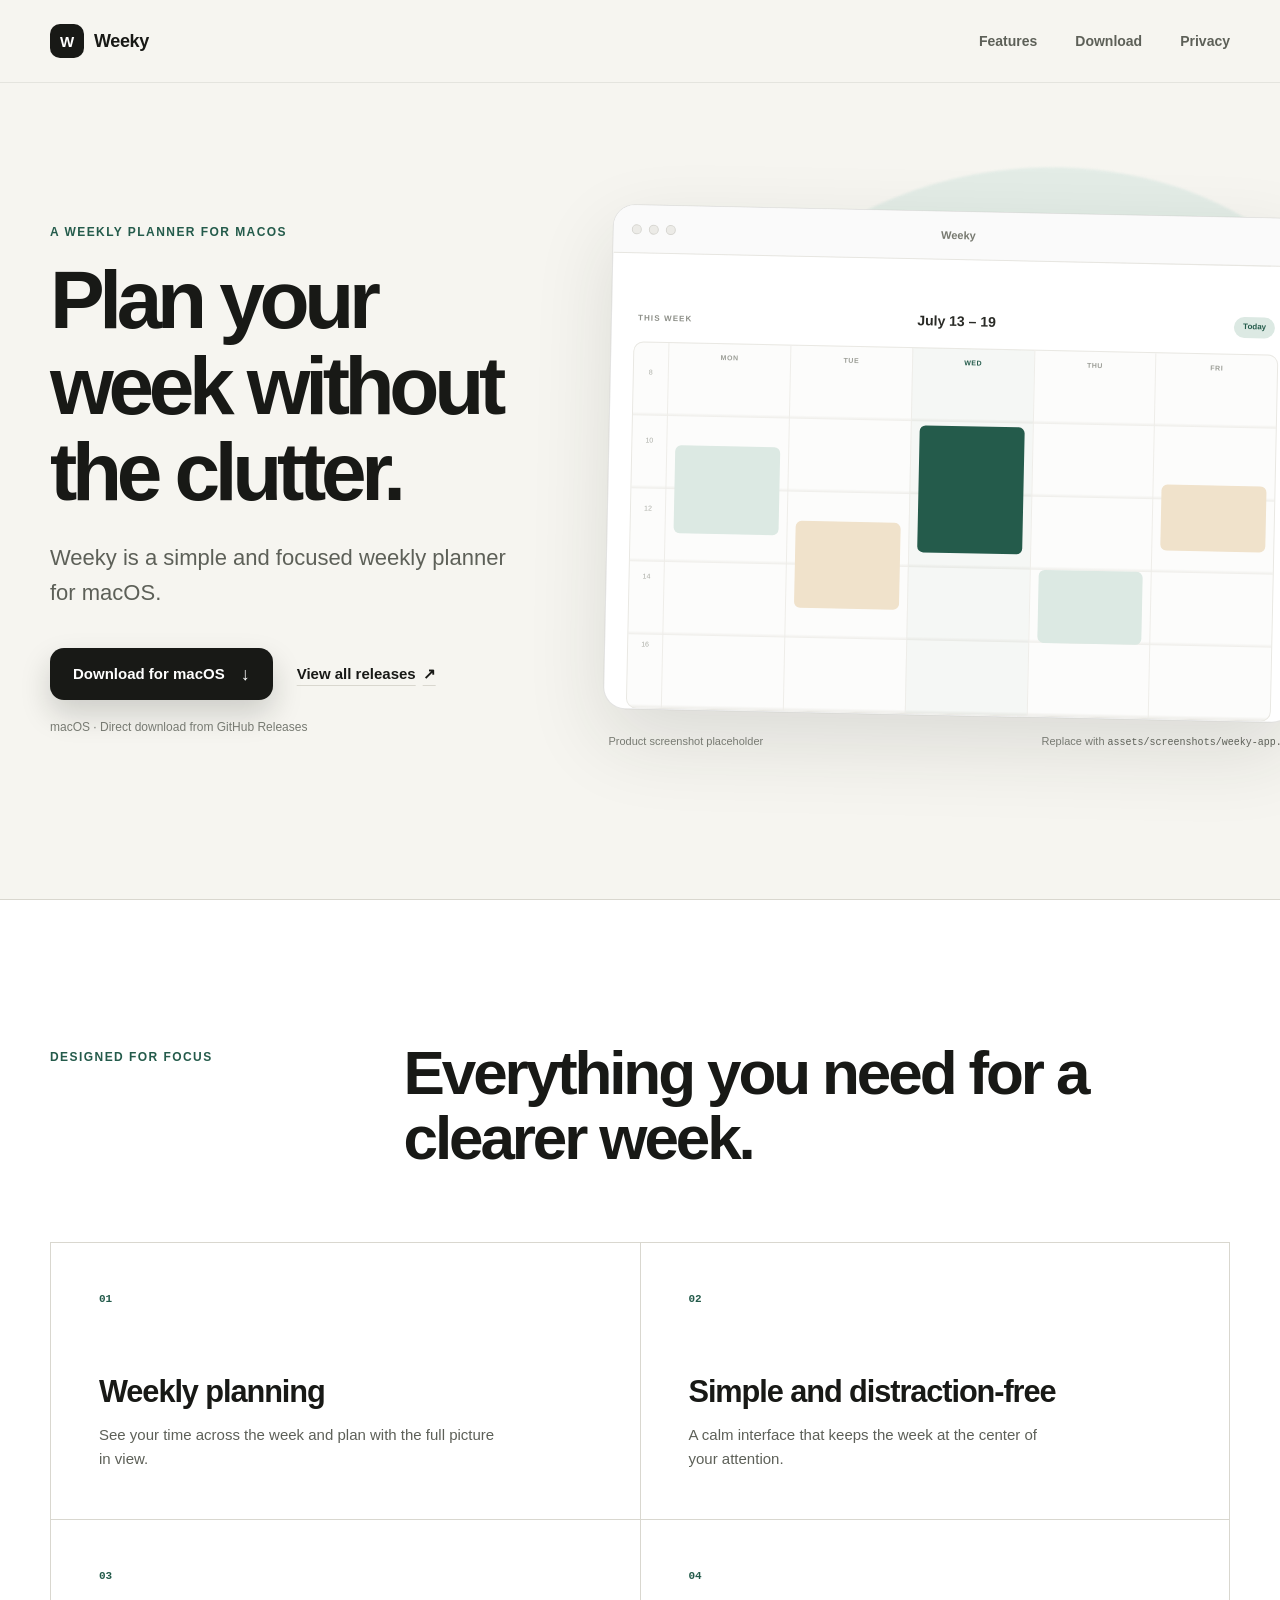
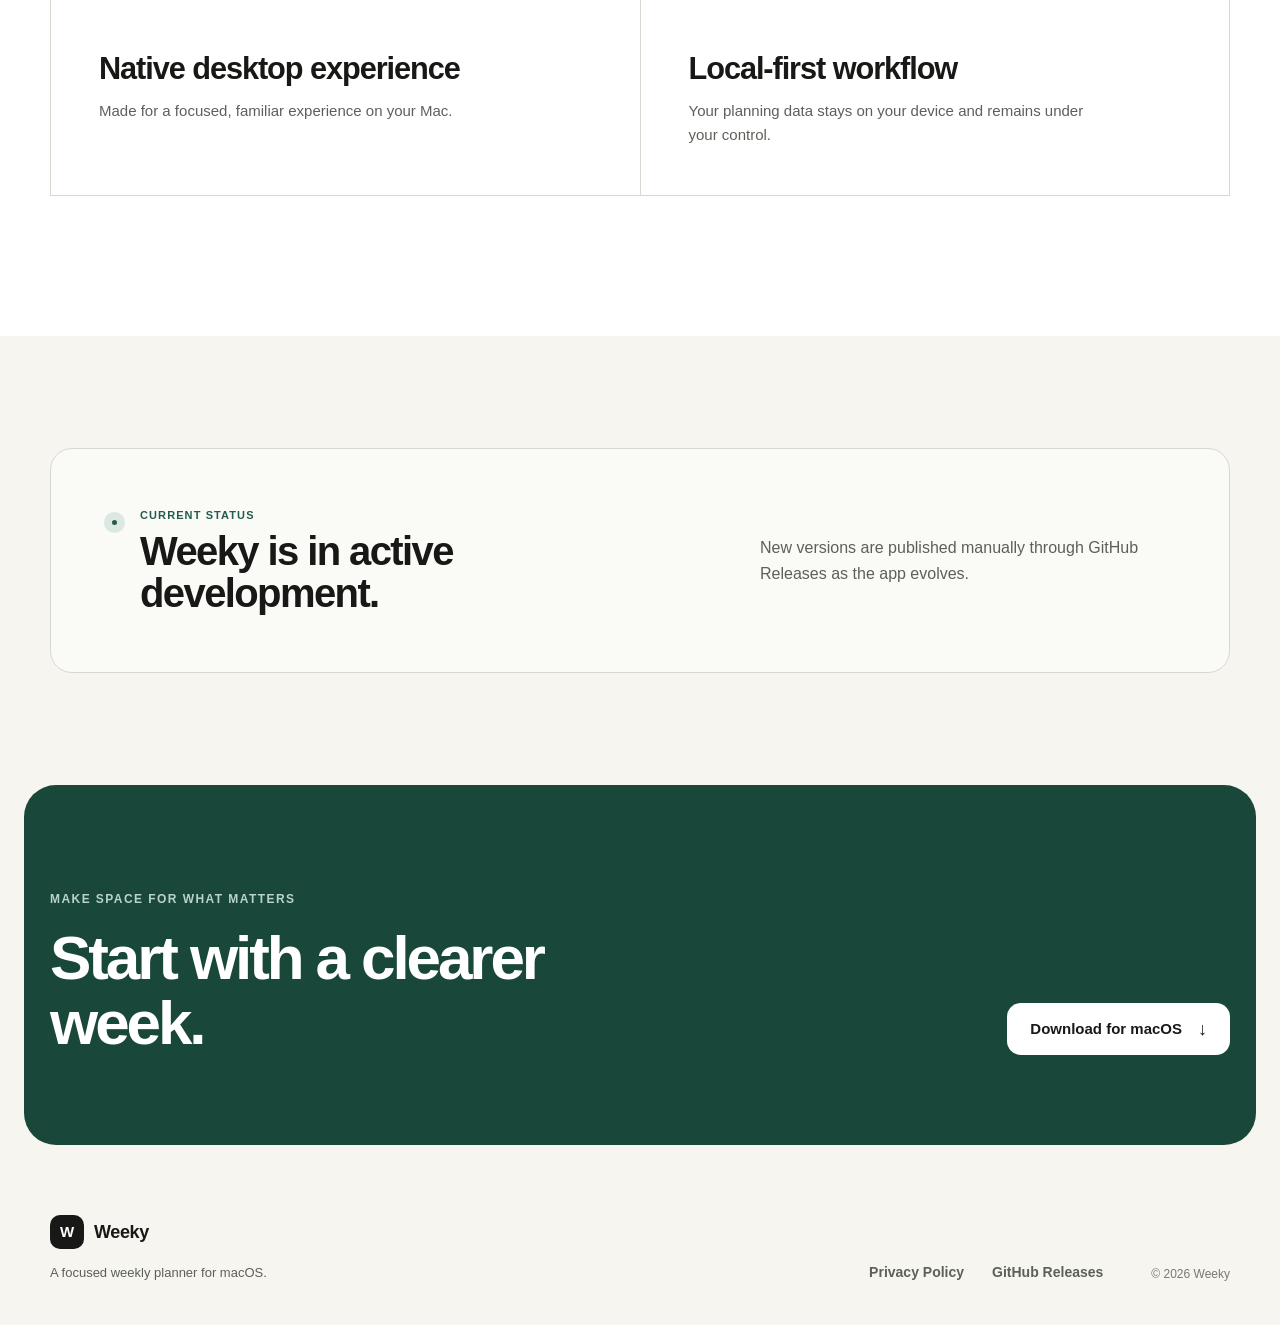
==== index.html @ af70b460 "web site" ====
<!doctype html>
<html lang="en">
  <head>
    <meta charset="utf-8" />
    <meta name="viewport" content="width=device-width, initial-scale=1" />
    <meta
      name="description"
      content="Weeky is a simple and focused weekly planner for macOS."
    />
    <meta name="theme-color" content="#f6f5f0" />
    <link rel="canonical" href="https://plooliveira.github.io/week-app/" />
    <link rel="stylesheet" href="./styles.css" />
    <title>Weeky — Weekly planner for macOS</title>
  </head>
  <body>
    <a class="skip-link" href="#main-content">Skip to content</a>

    <header class="site-header">
      <div class="container header-inner">
        <a class="brand" href="./" aria-label="Weeky home">
          <span class="brand-mark" aria-hidden="true">W</span>
          <span>Weeky</span>
        </a>

        <nav class="site-nav" aria-label="Primary navigation">
          <a href="#features">Features</a>
          <a href="#download">Download</a>
          <a href="./privacy.html">Privacy</a>
        </nav>
      </div>
    </header>

    <main id="main-content">
      <section class="hero" aria-labelledby="hero-title">
        <div class="container hero-grid">
          <div class="hero-copy">
            <p class="eyebrow">A weekly planner for macOS</p>
            <h1 id="hero-title">Plan your week without the clutter.</h1>
            <p class="hero-description">
              Weeky is a simple and focused weekly planner for macOS.
            </p>

            <div class="hero-actions" id="download">
              <a
                class="button button-primary"
                href="https://github.com/plooliveira/week-app/releases/latest/download/Weeky.dmg"
                rel="noopener noreferrer"
              >
                <span>Download for macOS</span>
                <span class="button-arrow" aria-hidden="true">↓</span>
              </a>
              <a
                class="text-link"
                href="https://github.com/plooliveira/week-app/releases"
                rel="noopener noreferrer"
              >
                View all releases
                <span aria-hidden="true">↗</span>
              </a>
            </div>

            <p class="download-note">macOS · Direct download from GitHub Releases</p>
          </div>

          <figure
            class="product-preview"
            aria-label="Placeholder for a future screenshot of the Weeky application"
          >
            <div class="preview-window" aria-hidden="true">
              <div class="window-bar">
                <div class="window-controls">
                  <span></span>
                  <span></span>
                  <span></span>
                </div>
                <span class="window-title">Weeky</span>
                <span class="window-spacer"></span>
              </div>

              <div class="preview-toolbar">
                <span class="preview-kicker">THIS WEEK</span>
                <span class="preview-week">July 13 – 19</span>
                <span class="preview-today">Today</span>
              </div>

              <div class="preview-calendar">
                <div class="time-rail">
                  <span>8</span>
                  <span>10</span>
                  <span>12</span>
                  <span>14</span>
                  <span>16</span>
                </div>
                <div class="day-column"><span>MON</span><i class="block block-blue"></i></div>
                <div class="day-column"><span>TUE</span><i class="block block-sand"></i></div>
                <div class="day-column is-today"><span>WED</span><i class="block block-dark"></i></div>
                <div class="day-column"><span>THU</span><i class="block block-blue block-late"></i></div>
                <div class="day-column"><span>FRI</span><i class="block block-sand block-mid"></i></div>
              </div>
            </div>
            <figcaption>
              <span>Product screenshot placeholder</span>
              <span>Replace with <code>assets/screenshots/weeky-app.png</code></span>
            </figcaption>
          </figure>
        </div>
      </section>

      <section class="features" id="features" aria-labelledby="features-title">
        <div class="container">
          <div class="section-heading">
            <p class="eyebrow">Designed for focus</p>
            <h2 id="features-title">Everything you need for a clearer week.</h2>
          </div>

          <div class="feature-grid">
            <article class="feature-card">
              <span class="feature-number">01</span>
              <h3>Weekly planning</h3>
              <p>See your time across the week and plan with the full picture in view.</p>
            </article>

            <article class="feature-card">
              <span class="feature-number">02</span>
              <h3>Simple and distraction-free</h3>
              <p>A calm interface that keeps the week at the center of your attention.</p>
            </article>

            <article class="feature-card">
              <span class="feature-number">03</span>
              <h3>Native desktop experience</h3>
              <p>Made for a focused, familiar experience on your Mac.</p>
            </article>

            <article class="feature-card">
              <span class="feature-number">04</span>
              <h3>Local-first workflow</h3>
              <p>Your planning data stays on your device and remains under your control.</p>
            </article>
          </div>
        </div>
      </section>

      <section class="status-section" aria-labelledby="status-title">
        <div class="container">
          <div class="status-card">
            <div class="status-copy">
              <span class="status-dot" aria-hidden="true"></span>
              <div>
                <p class="status-label">Current status</p>
                <h2 id="status-title">Weeky is in active development.</h2>
              </div>
            </div>
            <p>
              New versions are published manually through GitHub Releases as the app evolves.
            </p>
          </div>
        </div>
      </section>

      <section class="final-cta" aria-labelledby="cta-title">
        <div class="container final-cta-inner">
          <div>
            <p class="eyebrow">Make space for what matters</p>
            <h2 id="cta-title">Start with a clearer week.</h2>
          </div>
          <a
            class="button button-light"
            href="https://github.com/plooliveira/week-app/releases/latest/download/Weeky.dmg"
            rel="noopener noreferrer"
          >
            Download for macOS
            <span class="button-arrow" aria-hidden="true">↓</span>
          </a>
        </div>
      </section>
    </main>

    <footer class="site-footer">
      <div class="container footer-inner">
        <div class="footer-brand">
          <a class="brand" href="./" aria-label="Weeky home">
            <span class="brand-mark" aria-hidden="true">W</span>
            <span>Weeky</span>
          </a>
          <p>A focused weekly planner for macOS.</p>
        </div>

        <div class="footer-links">
          <a href="./privacy.html">Privacy Policy</a>
          <a
            href="https://github.com/plooliveira/week-app/releases"
            rel="noopener noreferrer"
          >
            GitHub Releases
          </a>
        </div>

        <p class="copyright">© <time datetime="2026">2026</time> Weeky</p>
      </div>
    </footer>
  </body>
</html>
---- styles.css ----
:root {
  color-scheme: light;
  --background: #f6f5f0;
  --surface: #ffffff;
  --surface-muted: #eeece5;
  --ink: #181916;
  --ink-soft: #5d6058;
  --line: #d9d7cf;
  --accent: #245b4b;
  --accent-strong: #19473a;
  --accent-soft: #dce9e3;
  --sand: #e7c999;
  --blue: #9dbbc3;
  --radius-sm: 12px;
  --radius-md: 22px;
  --radius-lg: 32px;
  --shadow: 0 30px 80px rgb(35 39 32 / 12%);
  --max-width: 1180px;
}

*,
*::before,
*::after {
  box-sizing: border-box;
}

html {
  scroll-behavior: smooth;
}

body {
  margin: 0;
  min-width: 320px;
  background: var(--background);
  color: var(--ink);
  font-family: -apple-system, BlinkMacSystemFont, "SF Pro Display", "Segoe UI", sans-serif;
  font-size: 16px;
  line-height: 1.6;
  -webkit-font-smoothing: antialiased;
}

a {
  color: inherit;
}

.skip-link {
  position: fixed;
  top: 12px;
  left: 12px;
  z-index: 100;
  padding: 10px 14px;
  border-radius: 8px;
  background: var(--ink);
  color: #fff;
  font-weight: 700;
  text-decoration: none;
  transform: translateY(-150%);
  transition: transform 160ms ease;
}

.skip-link:focus {
  transform: translateY(0);
}

:focus-visible {
  outline: 3px solid #3c806a;
  outline-offset: 4px;
}

.container {
  width: min(calc(100% - 48px), var(--max-width));
  margin-inline: auto;
}

.site-header {
  position: relative;
  z-index: 10;
  border-bottom: 1px solid rgb(24 25 22 / 8%);
}

.header-inner {
  display: flex;
  align-items: center;
  justify-content: space-between;
  min-height: 82px;
}

.brand {
  display: inline-flex;
  align-items: center;
  gap: 10px;
  color: var(--ink);
  font-size: 18px;
  font-weight: 700;
  letter-spacing: -0.02em;
  text-decoration: none;
}

.brand-mark {
  display: grid;
  width: 34px;
  height: 34px;
  place-items: center;
  border-radius: 10px;
  background: var(--ink);
  color: #fff;
  font-size: 15px;
  line-height: 1;
}

.site-nav {
  display: flex;
  align-items: center;
  gap: clamp(20px, 3vw, 38px);
}

.site-nav a,
.back-link,
.footer-links a {
  color: var(--ink-soft);
  font-size: 14px;
  font-weight: 600;
  text-decoration: none;
  transition: color 160ms ease;
}

.site-nav a:hover,
.back-link:hover,
.footer-links a:hover {
  color: var(--ink);
}

.hero {
  overflow: hidden;
  padding: clamp(74px, 10vw, 132px) 0 clamp(88px, 12vw, 148px);
}

.hero-grid {
  display: grid;
  grid-template-columns: minmax(0, 0.86fr) minmax(520px, 1.14fr);
  gap: clamp(48px, 7vw, 96px);
  align-items: center;
}

.hero-copy {
  position: relative;
  z-index: 2;
}

.eyebrow {
  margin: 0 0 18px;
  color: var(--accent);
  font-size: 12px;
  font-weight: 800;
  letter-spacing: 0.12em;
  line-height: 1.2;
  text-transform: uppercase;
}

h1,
h2,
h3,
p {
  text-wrap: pretty;
}

h1,
h2,
h3 {
  margin-top: 0;
  line-height: 1.05;
}

h1 {
  max-width: 680px;
  margin-bottom: 26px;
  font-size: clamp(52px, 6.5vw, 82px);
  font-weight: 670;
  letter-spacing: -0.065em;
}

.hero-description {
  max-width: 510px;
  margin: 0;
  color: var(--ink-soft);
  font-size: clamp(18px, 2vw, 22px);
  line-height: 1.55;
}

.hero-actions {
  display: flex;
  flex-wrap: wrap;
  align-items: center;
  gap: 24px;
  margin-top: 38px;
}

.button {
  display: inline-flex;
  min-height: 52px;
  align-items: center;
  justify-content: center;
  gap: 16px;
  padding: 0 22px;
  border: 1px solid transparent;
  border-radius: 14px;
  font-size: 15px;
  font-weight: 700;
  text-decoration: none;
  transition:
    background-color 160ms ease,
    border-color 160ms ease,
    color 160ms ease,
    transform 160ms ease;
}

.button:hover {
  transform: translateY(-2px);
}

.button-primary {
  background: var(--ink);
  color: #fff;
  box-shadow: 0 14px 30px rgb(24 25 22 / 18%);
}

.button-primary:hover {
  background: var(--accent-strong);
}

.button-light {
  background: #fff;
  color: var(--ink);
}

.button-light:hover {
  background: var(--background);
}

.button-secondary {
  border-color: var(--line);
  background: transparent;
  color: var(--ink);
}

.button-secondary:hover {
  border-color: var(--ink-soft);
  background: var(--surface);
}

.button-arrow {
  font-size: 18px;
  line-height: 1;
}

.text-link {
  display: inline-flex;
  align-items: center;
  gap: 7px;
  color: var(--ink);
  font-size: 15px;
  font-weight: 700;
  text-decoration-line: underline;
  text-decoration-color: var(--line);
  text-decoration-thickness: 1px;
  text-underline-offset: 6px;
}

.text-link:hover {
  text-decoration-color: var(--ink);
}

.download-note {
  margin: 18px 0 0;
  color: #777a72;
  font-size: 12px;
}

.product-preview {
  position: relative;
  width: min(800px, 54vw);
  margin: 0;
}

.product-preview::before {
  position: absolute;
  inset: -8% -10% 12% 14%;
  border-radius: 50%;
  background: var(--accent-soft);
  content: "";
  filter: blur(1px);
  opacity: 0.72;
  transform: rotate(-5deg);
}

.preview-window {
  position: relative;
  overflow: hidden;
  aspect-ratio: 1.37 / 1;
  border: 1px solid rgb(24 25 22 / 12%);
  border-radius: var(--radius-md);
  background: var(--surface);
  box-shadow: var(--shadow);
  transform: rotate(1.2deg);
}

.window-bar {
  display: grid;
  grid-template-columns: 1fr auto 1fr;
  align-items: center;
  height: 48px;
  padding: 0 18px;
  border-bottom: 1px solid #e7e6e1;
  background: #fafafa;
}

.window-controls {
  display: flex;
  gap: 7px;
}

.window-controls span {
  width: 10px;
  height: 10px;
  border: 1px solid #d7d6d1;
  border-radius: 50%;
  background: #ecebe7;
}

.window-title {
  color: #777970;
  font-size: 11px;
  font-weight: 700;
}

.preview-toolbar {
  display: grid;
  grid-template-columns: 1fr auto 1fr;
  align-items: end;
  min-height: 88px;
  padding: 22px 26px 16px;
}

.preview-kicker {
  color: #8d8f88;
  font-size: 8px;
  font-weight: 800;
  letter-spacing: 0.14em;
}

.preview-week {
  color: #292a26;
  font-size: 14px;
  font-weight: 700;
}

.preview-today {
  justify-self: end;
  padding: 4px 9px;
  border-radius: 99px;
  background: var(--accent-soft);
  color: var(--accent);
  font-size: 8px;
  font-weight: 800;
}

.preview-calendar {
  display: grid;
  height: calc(100% - 136px);
  grid-template-columns: 34px repeat(5, 1fr);
  margin: 0 22px 22px;
  border: 1px solid #e9e8e3;
  border-radius: 10px;
  background:
    repeating-linear-gradient(to bottom, transparent 0, transparent 19%, #eeede9 20%),
    #fcfcfb;
}

.time-rail,
.day-column {
  position: relative;
  display: grid;
  grid-template-rows: repeat(5, 1fr);
}

.time-rail {
  padding-top: 24px;
  color: #aaaca5;
  font-size: 7px;
  text-align: center;
}

.day-column {
  border-left: 1px solid #eeede9;
}

.day-column > span {
  position: absolute;
  top: 8px;
  width: 100%;
  color: #9b9d96;
  font-size: 7px;
  font-weight: 800;
  letter-spacing: 0.08em;
  text-align: center;
}

.day-column.is-today {
  background: rgb(36 91 75 / 3%);
}

.day-column.is-today > span {
  color: var(--accent);
}

.block {
  position: absolute;
  top: 28%;
  right: 8px;
  left: 8px;
  height: 24%;
  border-radius: 6px;
  background: var(--accent-soft);
}

.block-sand {
  top: 48%;
  background: #f0e2cb;
}

.block-dark {
  top: 21%;
  height: 35%;
  background: var(--accent);
}

.block-late {
  top: 60%;
  height: 20%;
}

.block-mid {
  top: 36%;
  height: 18%;
}

.product-preview figcaption {
  position: relative;
  display: flex;
  justify-content: space-between;
  gap: 20px;
  margin-top: 17px;
  color: #777a72;
  font-size: 11px;
}

.product-preview code {
  color: var(--ink-soft);
  font-family: "SFMono-Regular", Consolas, monospace;
  font-size: 10px;
}

.product-preview-image img {
  position: relative;
  display: block;
  width: 100%;
  height: auto;
  border: 1px solid rgb(24 25 22 / 12%);
  border-radius: var(--radius-md);
  box-shadow: var(--shadow);
}

.features {
  padding: clamp(84px, 11vw, 140px) 0;
  border-top: 1px solid var(--line);
  background: var(--surface);
}

.section-heading {
  display: grid;
  grid-template-columns: 0.55fr 1.45fr;
  gap: 40px;
  align-items: start;
  margin-bottom: 72px;
}

.section-heading .eyebrow {
  margin-top: 10px;
}

.section-heading h2,
.final-cta h2 {
  max-width: 720px;
  margin-bottom: 0;
  font-size: clamp(38px, 5vw, 62px);
  font-weight: 650;
  letter-spacing: -0.05em;
}

.feature-grid {
  display: grid;
  grid-template-columns: repeat(2, 1fr);
  border-top: 1px solid var(--line);
  border-left: 1px solid var(--line);
}

.feature-card {
  min-height: 270px;
  padding: clamp(28px, 4vw, 48px);
  border-right: 1px solid var(--line);
  border-bottom: 1px solid var(--line);
}

.feature-number {
  display: block;
  margin-bottom: 68px;
  color: var(--accent);
  font-family: "SFMono-Regular", Consolas, monospace;
  font-size: 11px;
  font-weight: 700;
}

.feature-card h3 {
  max-width: 410px;
  margin-bottom: 14px;
  font-size: clamp(23px, 2.4vw, 32px);
  font-weight: 650;
  letter-spacing: -0.035em;
}

.feature-card p {
  max-width: 430px;
  margin: 0;
  color: var(--ink-soft);
  font-size: 15px;
}

.status-section {
  padding: clamp(76px, 9vw, 112px) 0;
}

.status-card {
  display: grid;
  grid-template-columns: 1fr 0.7fr;
  gap: 64px;
  align-items: center;
  padding: clamp(30px, 5vw, 58px);
  border: 1px solid var(--line);
  border-radius: var(--radius-md);
  background: rgb(255 255 255 / 45%);
}

.status-copy {
  display: flex;
  gap: 20px;
  align-items: flex-start;
}

.status-dot {
  flex: 0 0 auto;
  width: 11px;
  height: 11px;
  margin-top: 10px;
  border: 3px solid var(--accent-soft);
  border-radius: 50%;
  background: var(--accent);
  box-shadow: 0 0 0 5px var(--accent-soft);
}

.status-label {
  margin: 0 0 5px;
  color: var(--accent);
  font-size: 11px;
  font-weight: 800;
  letter-spacing: 0.1em;
  text-transform: uppercase;
}

.status-card h2 {
  margin-bottom: 0;
  font-size: clamp(25px, 3.2vw, 40px);
  font-weight: 650;
  letter-spacing: -0.04em;
}

.status-card > p {
  max-width: 430px;
  margin: 0;
  color: var(--ink-soft);
}

.final-cta {
  margin: 0 24px;
  border-radius: var(--radius-lg);
  background: var(--accent-strong);
  color: #fff;
}

.final-cta-inner {
  display: flex;
  align-items: end;
  justify-content: space-between;
  gap: 48px;
  min-height: 360px;
  padding-block: clamp(58px, 8vw, 90px);
}

.final-cta .eyebrow {
  color: #b9d3c8;
}

.final-cta h2 {
  max-width: 620px;
}

.site-footer {
  padding: 70px 0 42px;
}

.footer-inner {
  display: grid;
  grid-template-columns: 1fr auto auto;
  gap: 48px;
  align-items: end;
}

.footer-brand p {
  margin: 14px 0 0;
  color: var(--ink-soft);
  font-size: 13px;
}

.footer-links {
  display: flex;
  gap: 28px;
}

.copyright {
  margin: 0;
  color: #777a72;
  font-size: 12px;
}

.back-link {
  display: inline-flex;
  align-items: center;
  gap: 8px;
}

.privacy-main {
  min-height: calc(100vh - 220px);
}

.privacy-article {
  max-width: 850px;
  padding-top: clamp(76px, 10vw, 124px);
  padding-bottom: clamp(84px, 11vw, 136px);
}

.privacy-header {
  padding-bottom: 58px;
  border-bottom: 1px solid var(--line);
}

.privacy-header h1 {
  margin-bottom: 24px;
  font-size: clamp(48px, 7vw, 78px);
}

.privacy-intro {
  max-width: 700px;
  margin: 0;
  color: var(--ink-soft);
  font-size: clamp(18px, 2.4vw, 22px);
}

.last-updated {
  margin: 26px 0 0;
  color: #777a72;
  font-size: 12px;
}

.privacy-content {
  display: grid;
  gap: 0;
  margin-bottom: 48px;
}

.privacy-content section {
  display: grid;
  grid-template-columns: minmax(220px, 0.8fr) 1.2fr;
  gap: 48px;
  padding: 40px 0;
  border-bottom: 1px solid var(--line);
}

.privacy-content h2 {
  margin: 0;
  font-size: 20px;
  font-weight: 700;
  letter-spacing: -0.025em;
}

.privacy-content p {
  margin: 0;
  color: var(--ink-soft);
}

.privacy-footer {
  border-top: 1px solid var(--line);
}

.privacy-footer .footer-inner {
  display: block;
}

@media (max-width: 980px) {
  .hero-grid {
    grid-template-columns: 1fr;
  }

  .hero-copy {
    max-width: 720px;
  }

  .product-preview {
    width: 100%;
    max-width: 800px;
  }

  .status-card {
    grid-template-columns: 1fr;
    gap: 28px;
  }

  .footer-inner {
    grid-template-columns: 1fr auto;
  }

  .copyright {
    grid-column: 1 / -1;
  }
}

@media (max-width: 700px) {
  .container {
    width: min(calc(100% - 32px), var(--max-width));
  }

  .header-inner {
    min-height: 72px;
  }

  .site-nav {
    gap: 16px;
  }

  .site-nav a {
    font-size: 12px;
  }

  .site-nav a:first-child {
    display: none;
  }

  .hero {
    padding-top: 68px;
  }

  h1 {
    font-size: clamp(46px, 15vw, 64px);
  }

  .hero-actions {
    align-items: flex-start;
    flex-direction: column;
    gap: 20px;
  }

  .button-primary {
    width: 100%;
  }

  .preview-window {
    min-height: 330px;
    aspect-ratio: auto;
    border-radius: 16px;
    transform: none;
  }

  .product-preview::before {
    inset: -6% -7% 12%;
  }

  .preview-toolbar {
    padding-inline: 16px;
  }

  .preview-calendar {
    margin-inline: 12px;
  }

  .product-preview figcaption {
    align-items: flex-start;
    flex-direction: column;
    gap: 4px;
  }

  .section-heading {
    grid-template-columns: 1fr;
    gap: 10px;
    margin-bottom: 48px;
  }

  .section-heading h2,
  .final-cta h2 {
    font-size: clamp(38px, 12vw, 52px);
  }

  .feature-grid {
    grid-template-columns: 1fr;
  }

  .feature-card {
    min-height: auto;
  }

  .feature-number {
    margin-bottom: 52px;
  }

  .status-card {
    padding: 28px 24px;
  }

  .final-cta {
    margin: 0 12px;
    border-radius: 22px;
  }

  .final-cta-inner {
    min-height: 400px;
    align-items: flex-start;
    flex-direction: column;
    justify-content: space-between;
  }

  .final-cta .button {
    width: 100%;
  }

  .footer-inner {
    grid-template-columns: 1fr;
    gap: 34px;
  }

  .footer-links {
    align-items: flex-start;
    flex-direction: column;
    gap: 16px;
  }

  .copyright {
    grid-column: auto;
  }

  .privacy-content section {
    grid-template-columns: 1fr;
    gap: 14px;
  }
}

@media (prefers-reduced-motion: reduce) {
  html {
    scroll-behavior: auto;
  }

  *,
  *::before,
  *::after {
    scroll-behavior: auto !important;
    transition-duration: 0.01ms !important;
  }
}
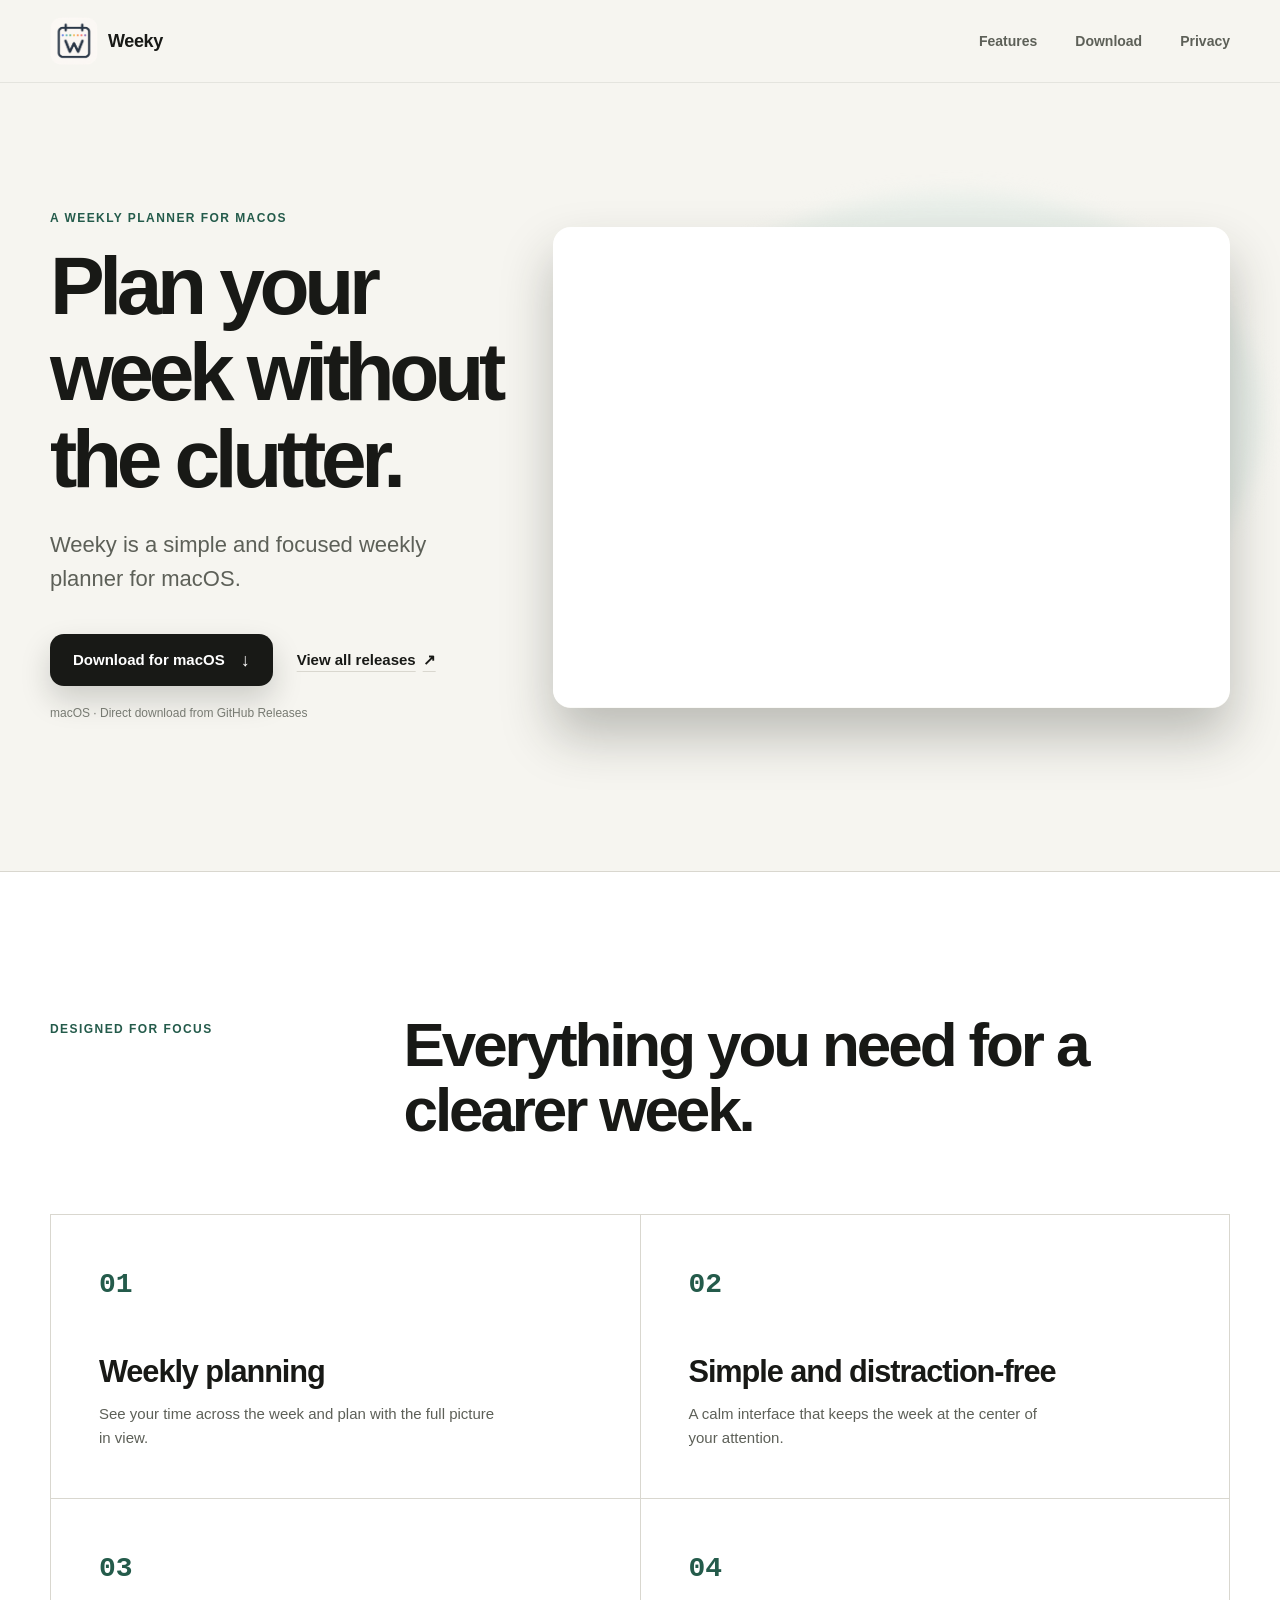
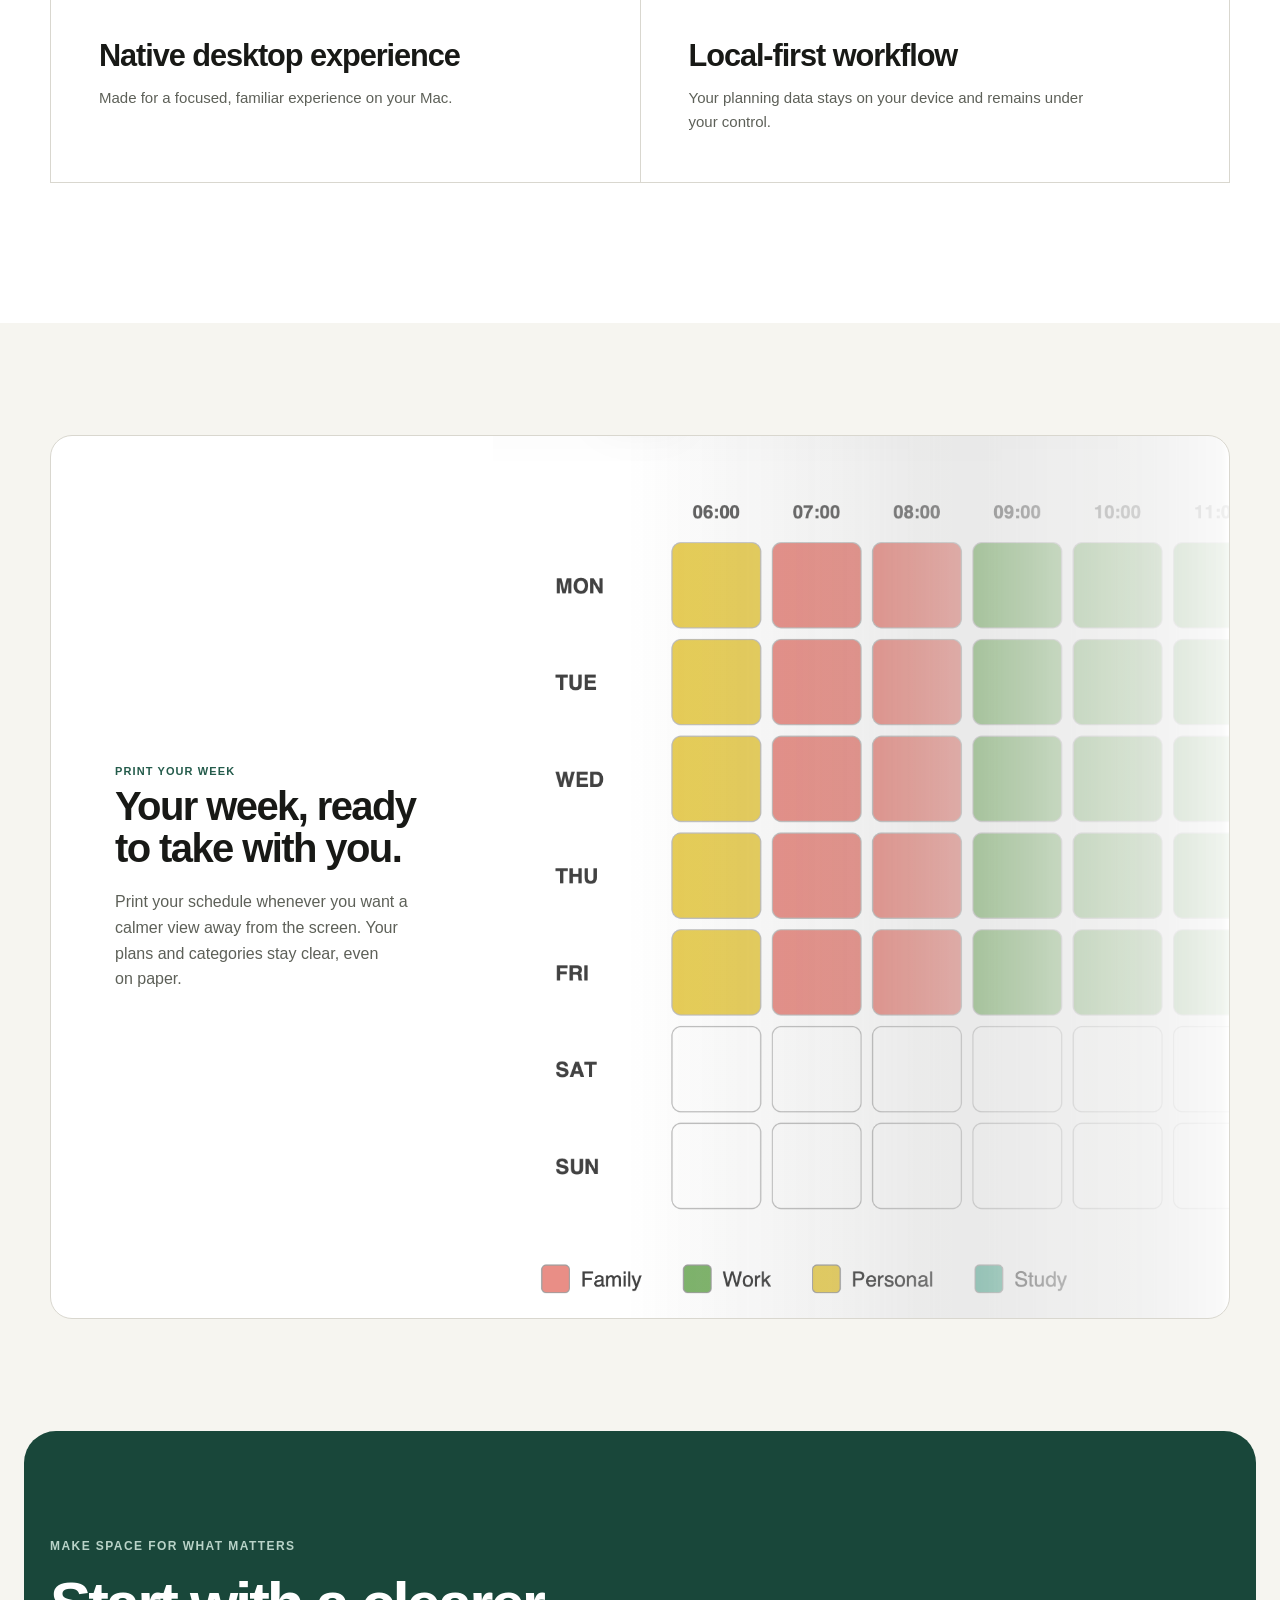
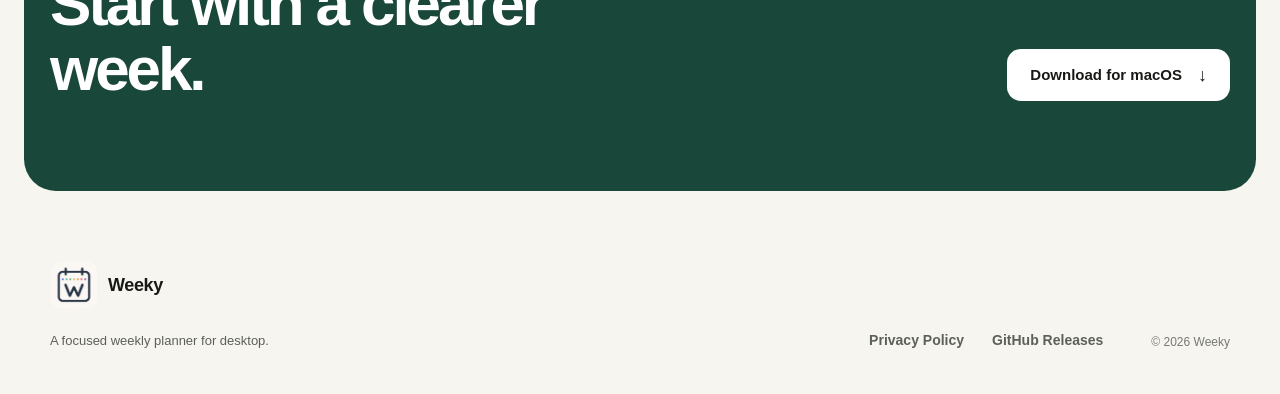
==== commit 50ad24cd: "feat: refresh landing page media and print preview" ====
--- a/index.html
+++ b/index.html
@@ -9,6 +9,8 @@
     />
     <meta name="theme-color" content="#f6f5f0" />
     <link rel="canonical" href="https://plooliveira.github.io/week-app/" />
+    <link rel="icon" href="./assets/brand/weeky-icon.png" type="image/png" />
+    <link rel="apple-touch-icon" href="./assets/brand/weeky-icon.png" />
     <link rel="stylesheet" href="./styles.css" />
     <title>Weeky — Weekly planner for macOS</title>
   </head>
@@ -18,7 +20,7 @@
     <header class="site-header">
       <div class="container header-inner">
         <a class="brand" href="./" aria-label="Weeky home">
-          <span class="brand-mark" aria-hidden="true">W</span>
+          <img class="brand-mark" src="./assets/brand/weeky-icon.png" alt="" />
           <span>Weeky</span>
         </a>
 
@@ -62,46 +64,16 @@
             <p class="download-note">macOS · Direct download from GitHub Releases</p>
           </div>
 
-          <figure
-            class="product-preview"
-            aria-label="Placeholder for a future screenshot of the Weeky application"
-          >
-            <div class="preview-window" aria-hidden="true">
-              <div class="window-bar">
-                <div class="window-controls">
-                  <span></span>
-                  <span></span>
-                  <span></span>
-                </div>
-                <span class="window-title">Weeky</span>
-                <span class="window-spacer"></span>
-              </div>
-
-              <div class="preview-toolbar">
-                <span class="preview-kicker">THIS WEEK</span>
-                <span class="preview-week">July 13 – 19</span>
-                <span class="preview-today">Today</span>
-              </div>
-
-              <div class="preview-calendar">
-                <div class="time-rail">
-                  <span>8</span>
-                  <span>10</span>
-                  <span>12</span>
-                  <span>14</span>
-                  <span>16</span>
-                </div>
-                <div class="day-column"><span>MON</span><i class="block block-blue"></i></div>
-                <div class="day-column"><span>TUE</span><i class="block block-sand"></i></div>
-                <div class="day-column is-today"><span>WED</span><i class="block block-dark"></i></div>
-                <div class="day-column"><span>THU</span><i class="block block-blue block-late"></i></div>
-                <div class="day-column"><span>FRI</span><i class="block block-sand block-mid"></i></div>
-              </div>
-            </div>
-            <figcaption>
-              <span>Product screenshot placeholder</span>
-              <span>Replace with <code>assets/screenshots/weeky-app.png</code></span>
-            </figcaption>
+          <figure class="product-preview product-preview-image">
+            <video
+              autoplay
+              loop
+              muted
+              playsinline
+              aria-label="Weeky weekly planner demonstration"
+            >
+              <source src="./assets/videos/weeky-demo.mp4" type="video/mp4" />
+            </video>
           </figure>
         </div>
       </section>
@@ -141,19 +113,24 @@
         </div>
       </section>
 
-      <section class="status-section" aria-labelledby="status-title">
+      <section class="print-section" aria-labelledby="print-title">
         <div class="container">
-          <div class="status-card">
-            <div class="status-copy">
-              <span class="status-dot" aria-hidden="true"></span>
-              <div>
-                <p class="status-label">Current status</p>
-                <h2 id="status-title">Weeky is in active development.</h2>
-              </div>
+          <div class="print-card">
+            <div class="print-copy">
+              <p class="print-label">PRINT YOUR WEEK</p>
+              <h2 id="print-title">Your week, ready to take with you.</h2>
+              <p>
+                Print your schedule whenever you want a calmer view away from the screen.
+                Your plans and categories stay clear, even on paper.
+              </p>
             </div>
-            <p>
-              New versions are published manually through GitHub Releases as the app evolves.
-            </p>
+
+            <figure class="print-preview">
+              <img
+                src="./assets/prints/weeky-print-preview.png"
+                alt="A printable Weeky weekly schedule with time blocks and categories"
+              />
+            </figure>
           </div>
         </div>
       </section>
@@ -180,10 +157,10 @@
       <div class="container footer-inner">
         <div class="footer-brand">
           <a class="brand" href="./" aria-label="Weeky home">
-            <span class="brand-mark" aria-hidden="true">W</span>
+            <img class="brand-mark" src="./assets/brand/weeky-icon.png" alt="" />
             <span>Weeky</span>
           </a>
-          <p>A focused weekly planner for macOS.</p>
+          <p>A focused weekly planner for desktop.</p>
         </div>
 
         <div class="footer-links">
--- a/styles.css
+++ b/styles.css
@@ -97,15 +97,11 @@
 }
 
 .brand-mark {
-  display: grid;
-  width: 34px;
-  height: 34px;
-  place-items: center;
+  display: block;
+  width: 48px;
+  height: 48px;
   border-radius: 10px;
-  background: var(--ink);
-  color: #fff;
-  font-size: 15px;
-  line-height: 1;
+  object-fit: contain;
 }
 
 .site-nav {
@@ -137,8 +133,8 @@
 
 .hero-grid {
   display: grid;
-  grid-template-columns: minmax(0, 0.86fr) minmax(520px, 1.14fr);
-  gap: clamp(48px, 7vw, 96px);
+  grid-template-columns: minmax(0, 0.8fr) minmax(0, 1.2fr);
+  gap: clamp(36px, 4vw, 56px);
   align-items: center;
 }
 
@@ -278,19 +274,23 @@
 
 .product-preview {
   position: relative;
-  width: min(800px, 54vw);
+  width: 100%;
+  max-width: 700px;
   margin: 0;
+  justify-self: end;
+  isolation: isolate;
 }
 
 .product-preview::before {
   position: absolute;
-  inset: -8% -10% 12% 14%;
+  inset: -7% -5% 10% 10%;
   border-radius: 50%;
   background: var(--accent-soft);
   content: "";
-  filter: blur(1px);
-  opacity: 0.72;
-  transform: rotate(-5deg);
+  filter: blur(10px);
+  opacity: 0.52;
+  transform: rotate(-4deg);
+  z-index: -2;
 }
 
 .preview-window {
@@ -460,14 +460,35 @@
   font-size: 10px;
 }
 
-.product-preview-image img {
+.product-preview-image img,
+.product-preview-image video {
   position: relative;
   display: block;
   width: 100%;
+  aspect-ratio: 890 / 632;
   height: auto;
+  object-fit: contain;
+  border-radius: 18px;
+  background: var(--surface);
+  box-shadow: 0 24px 64px rgb(35 39 32 / 14%);
+}
+
+.product-preview-image img {
   border: 1px solid rgb(24 25 22 / 12%);
-  border-radius: var(--radius-md);
-  box-shadow: var(--shadow);
+}
+
+.product-preview-image video {
+  clip-path: inset(0 round 18px);
+  box-shadow: none;
+}
+
+.product-preview-image::after {
+  position: absolute;
+  z-index: -1;
+  inset: 0;
+  border-radius: 18px;
+  box-shadow: 0 28px 52px rgb(35 39 32 / 28%);
+  content: "";
 }
 
 .features {
@@ -513,10 +534,10 @@
 
 .feature-number {
   display: block;
-  margin-bottom: 68px;
+  margin-bottom: 48px;
   color: var(--accent);
   font-family: "SFMono-Regular", Consolas, monospace;
-  font-size: 11px;
+  font-size: 28px;
   font-weight: 700;
 }
 
@@ -535,39 +556,26 @@
   font-size: 15px;
 }
 
-.status-section {
+.print-section {
   padding: clamp(76px, 9vw, 112px) 0;
 }
 
-.status-card {
-  display: grid;
-  grid-template-columns: 1fr 0.7fr;
-  gap: 64px;
+.print-card {
+  display: grid;
+  grid-template-columns: minmax(0, 0.75fr) minmax(0, 1.25fr);
+  min-height: 420px;
   align-items: center;
-  padding: clamp(30px, 5vw, 58px);
   border: 1px solid var(--line);
   border-radius: var(--radius-md);
-  background: rgb(255 255 255 / 45%);
-}
-
-.status-copy {
-  display: flex;
-  gap: 20px;
-  align-items: flex-start;
-}
-
-.status-dot {
-  flex: 0 0 auto;
-  width: 11px;
-  height: 11px;
-  margin-top: 10px;
-  border: 3px solid var(--accent-soft);
-  border-radius: 50%;
-  background: var(--accent);
-  box-shadow: 0 0 0 5px var(--accent-soft);
-}
-
-.status-label {
+  background: var(--surface);
+  overflow: hidden;
+}
+
+.print-copy {
+  padding: clamp(34px, 5vw, 64px);
+}
+
+.print-label {
   margin: 0 0 5px;
   color: var(--accent);
   font-size: 11px;
@@ -576,17 +584,78 @@
   text-transform: uppercase;
 }
 
-.status-card h2 {
+.print-card h2 {
   margin-bottom: 0;
   font-size: clamp(25px, 3.2vw, 40px);
   font-weight: 650;
   letter-spacing: -0.04em;
 }
 
-.status-card > p {
+.print-copy > p:last-child {
   max-width: 430px;
+  margin: 20px 0 0;
+  color: var(--ink-soft);
+}
+
+.print-preview {
+  position: relative;
+  align-self: stretch;
   margin: 0;
-  color: var(--ink-soft);
+  overflow: hidden;
+}
+
+.print-preview img {
+  display: block;
+  width: 132%;
+  max-width: none;
+  height: 100%;
+  object-fit: cover;
+  object-position: left center;
+  mask-image: linear-gradient(
+    to right,
+    #000 0 18%,
+    rgb(0 0 0 / 88%) 38%,
+    rgb(0 0 0 / 35%) 58%,
+    rgb(0 0 0 / 8%) 75%,
+    transparent 84%
+  );
+  -webkit-mask-image: linear-gradient(
+    to right,
+    #000 0 18%,
+    rgb(0 0 0 / 88%) 38%,
+    rgb(0 0 0 / 35%) 58%,
+    rgb(0 0 0 / 8%) 75%,
+    transparent 84%
+  );
+}
+
+.print-preview::after {
+  position: absolute;
+  inset: 0;
+  background: linear-gradient(
+    to right,
+    transparent 18%,
+    rgb(24 25 22 / 8%) 50%,
+    rgb(24 25 22 / 34%) 100%
+  );
+  content: "";
+  mask-image: linear-gradient(
+    to right,
+    #000 0 24%,
+    rgb(0 0 0 / 88%) 50%,
+    rgb(0 0 0 / 35%) 76%,
+    rgb(0 0 0 / 8%) 99%,
+    transparent 100%
+  );
+  -webkit-mask-image: linear-gradient(
+    to right,
+    #000 0 24%,
+    rgb(0 0 0 / 88%) 50%,
+    rgb(0 0 0 / 35%) 76%,
+    rgb(0 0 0 / 8%) 99%,
+    transparent 100%
+  );
+  pointer-events: none;
 }
 
 .final-cta {
@@ -725,12 +794,16 @@
 
   .product-preview {
     width: 100%;
-    max-width: 800px;
-  }
-
-  .status-card {
+    max-width: 720px;
+    justify-self: start;
+  }
+
+  .print-card {
     grid-template-columns: 1fr;
-    gap: 28px;
+  }
+
+  .print-preview {
+    min-height: 360px;
   }
 
   .footer-inner {
@@ -781,29 +854,8 @@
     width: 100%;
   }
 
-  .preview-window {
-    min-height: 330px;
-    aspect-ratio: auto;
-    border-radius: 16px;
-    transform: none;
-  }
-
   .product-preview::before {
-    inset: -6% -7% 12%;
-  }
-
-  .preview-toolbar {
-    padding-inline: 16px;
-  }
-
-  .preview-calendar {
-    margin-inline: 12px;
-  }
-
-  .product-preview figcaption {
-    align-items: flex-start;
-    flex-direction: column;
-    gap: 4px;
+    inset: -5% -4% 10% 8%;
   }
 
   .section-heading {
@@ -829,8 +881,12 @@
     margin-bottom: 52px;
   }
 
-  .status-card {
-    padding: 28px 24px;
+  .print-copy {
+    padding: 32px 24px;
+  }
+
+  .print-preview {
+    min-height: 260px;
   }
 
   .final-cta {
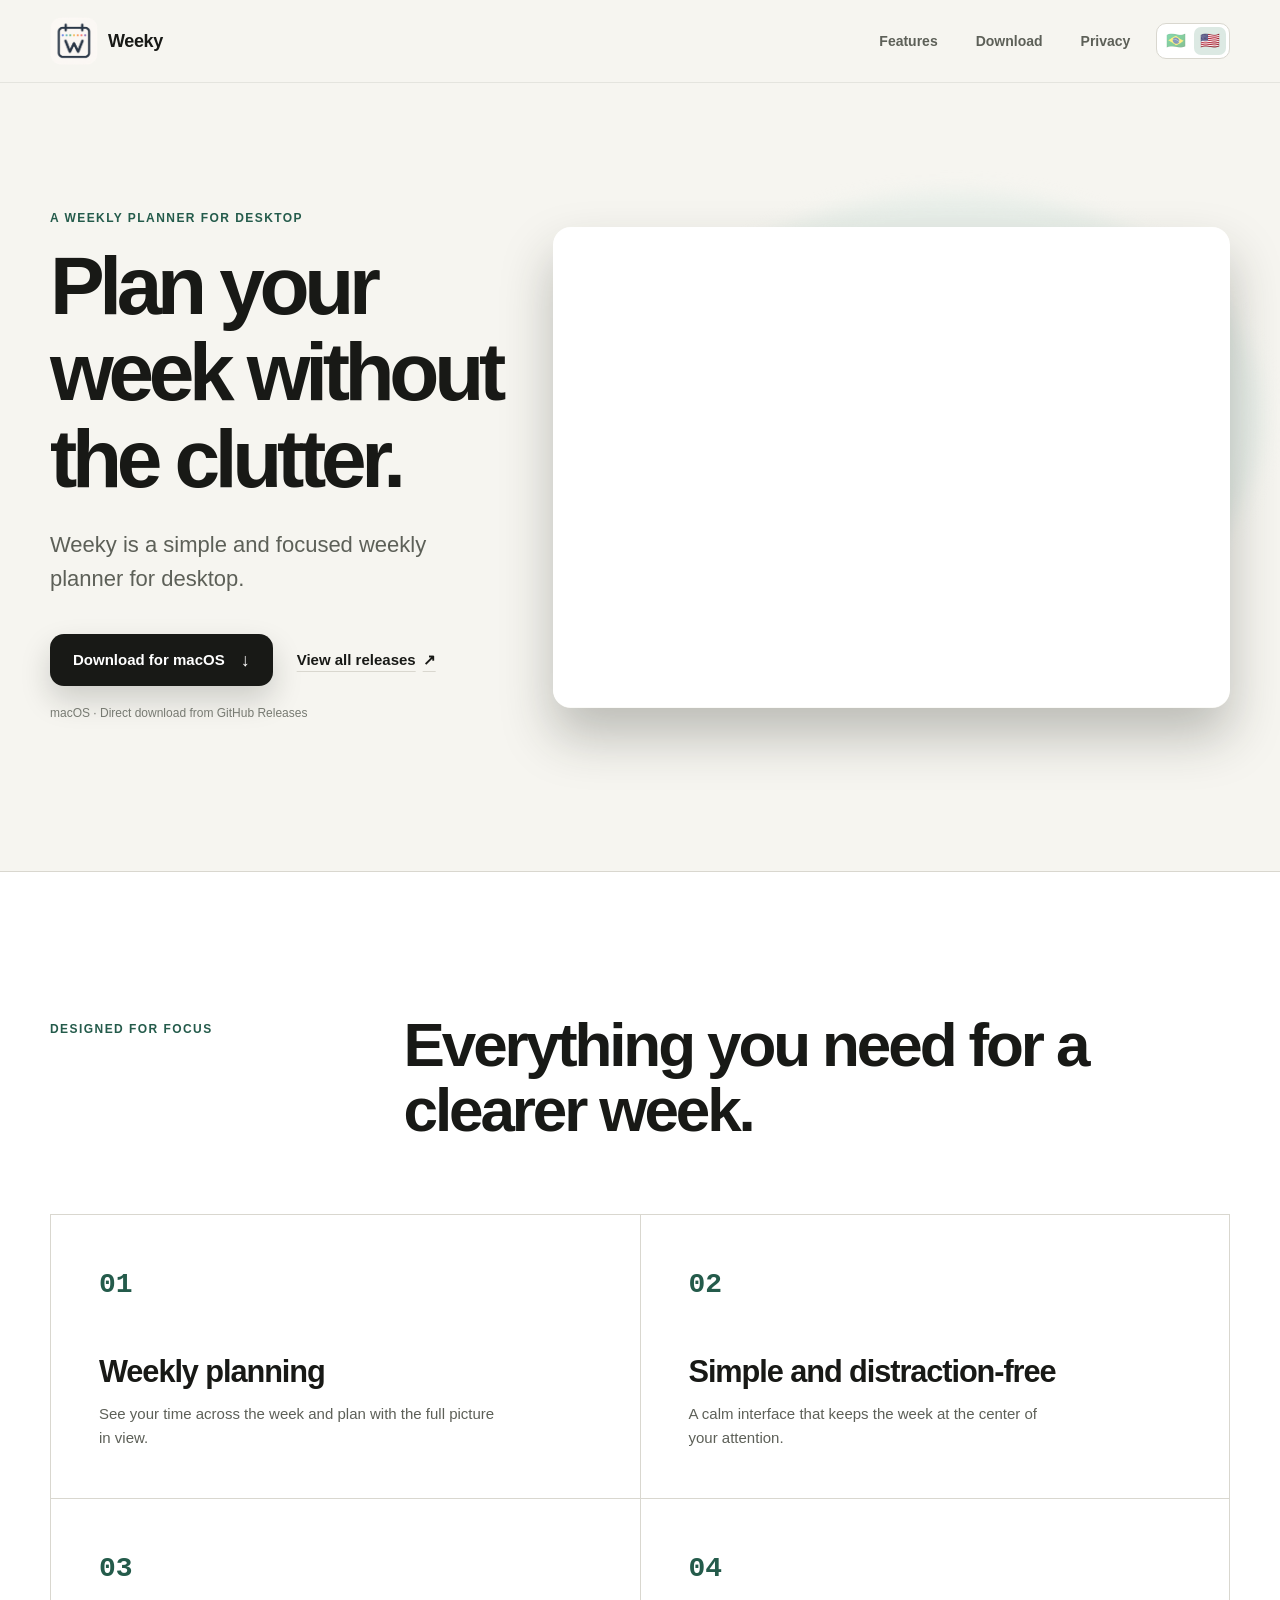
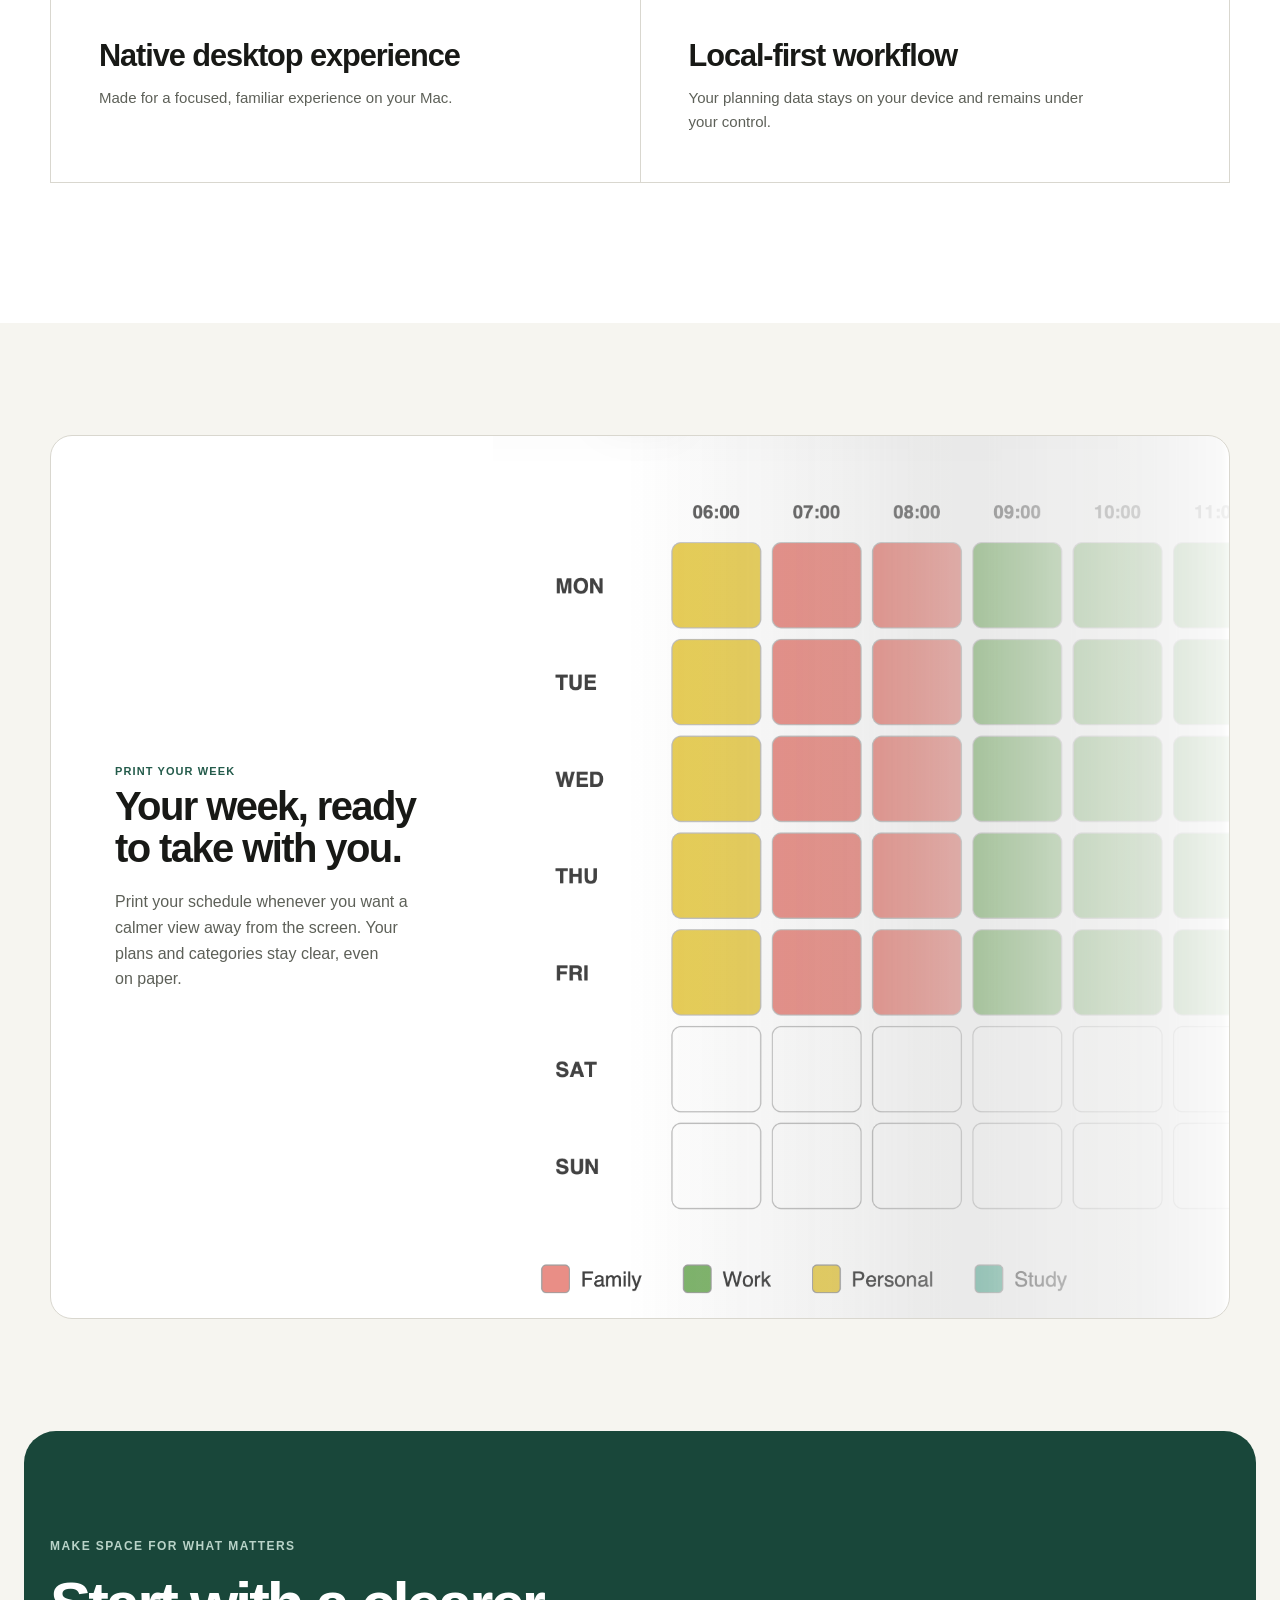
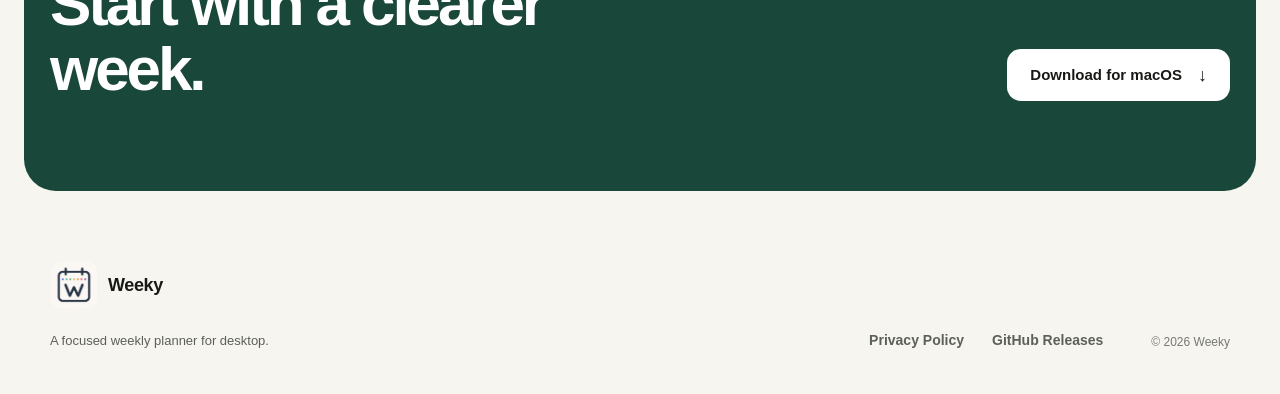
==== commit 45e710ca: "Multi-language" ====
--- a/index.html
+++ b/index.html
@@ -1,34 +1,37 @@
 <!doctype html>
-<html lang="en">
+<html lang="pt-BR">
   <head>
     <meta charset="utf-8" />
     <meta name="viewport" content="width=device-width, initial-scale=1" />
-    <meta
-      name="description"
-      content="Weeky is a simple and focused weekly planner for macOS."
-    />
+    <meta name="description" content="Weeky é um planejador semanal simples e focado para macOS." data-i18n="home.metaDescription" data-i18n-attr="content" />
     <meta name="theme-color" content="#f6f5f0" />
     <link rel="canonical" href="https://plooliveira.github.io/week-app/" />
     <link rel="icon" href="./assets/brand/weeky-icon.png" type="image/png" />
     <link rel="apple-touch-icon" href="./assets/brand/weeky-icon.png" />
     <link rel="stylesheet" href="./styles.css" />
-    <title>Weeky — Weekly planner for macOS</title>
+    <title data-i18n="home.title">Weeky — Planejador semanal para macOS</title>
   </head>
-  <body>
-    <a class="skip-link" href="#main-content">Skip to content</a>
+  <body data-page="home">
+    <a class="skip-link" href="#main-content" data-i18n="common.skipToContent">Pular para o conteúdo</a>
 
     <header class="site-header">
       <div class="container header-inner">
-        <a class="brand" href="./" aria-label="Weeky home">
+        <a class="brand" href="./" aria-label="Página inicial do Weeky" data-i18n="common.homeLabel" data-i18n-attr="aria-label">
           <img class="brand-mark" src="./assets/brand/weeky-icon.png" alt="" />
           <span>Weeky</span>
         </a>
 
-        <nav class="site-nav" aria-label="Primary navigation">
-          <a href="#features">Features</a>
-          <a href="#download">Download</a>
-          <a href="./privacy.html">Privacy</a>
-        </nav>
+        <div class="header-actions">
+          <nav class="site-nav" aria-label="Navegação principal" data-i18n="common.primaryNavigation" data-i18n-attr="aria-label">
+            <a href="#features" data-i18n="common.features">Recursos</a>
+            <a href="#download" data-i18n="common.download">Baixar</a>
+            <a href="./privacy.html" data-i18n="common.privacy">Privacidade</a>
+          </nav>
+          <div class="language-switcher" role="group" aria-label="Selecionar idioma" data-i18n="common.languageSelector" data-i18n-attr="aria-label">
+            <button class="language-button" type="button" data-language="pt-BR" aria-label="Português (Brasil)" title="Português (Brasil)">🇧🇷</button>
+            <button class="language-button" type="button" data-language="en" aria-label="English" title="English">🇺🇸</button>
+          </div>
+        </div>
       </div>
     </header>
 
@@ -36,10 +39,10 @@
       <section class="hero" aria-labelledby="hero-title">
         <div class="container hero-grid">
           <div class="hero-copy">
-            <p class="eyebrow">A weekly planner for macOS</p>
-            <h1 id="hero-title">Plan your week without the clutter.</h1>
-            <p class="hero-description">
-              Weeky is a simple and focused weekly planner for macOS.
+            <p class="eyebrow" data-i18n="home.eyebrow">Um planejador semanal para macOS</p>
+            <h1 id="hero-title" data-i18n="home.heroTitle">Planeje sua semana sem complicação.</h1>
+            <p class="hero-description" data-i18n="home.heroDescription">
+              Weeky é um planejador semanal simples e focado para macOS.
             </p>
 
             <div class="hero-actions" id="download">
@@ -48,7 +51,7 @@
                 href="https://github.com/plooliveira/week-app/releases/latest/download/Weeky.dmg"
                 rel="noopener noreferrer"
               >
-                <span>Download for macOS</span>
+                <span data-i18n="common.downloadForMac">Baixar para macOS</span>
                 <span class="button-arrow" aria-hidden="true">↓</span>
               </a>
               <a
@@ -56,12 +59,12 @@
                 href="https://github.com/plooliveira/week-app/releases"
                 rel="noopener noreferrer"
               >
-                View all releases
+                <span data-i18n="home.allReleases">Ver todas as versões</span>
                 <span aria-hidden="true">↗</span>
               </a>
             </div>
 
-            <p class="download-note">macOS · Direct download from GitHub Releases</p>
+            <p class="download-note" data-i18n="home.downloadNote">macOS · Download direto pelo GitHub Releases</p>
           </div>
 
           <figure class="product-preview product-preview-image">
@@ -70,7 +73,9 @@
               loop
               muted
               playsinline
-              aria-label="Weeky weekly planner demonstration"
+              aria-label="Demonstração do planejador semanal Weeky"
+              data-i18n="home.demoLabel"
+              data-i18n-attr="aria-label"
             >
               <source src="./assets/videos/weeky-demo.mp4" type="video/mp4" />
             </video>
@@ -81,33 +86,33 @@
       <section class="features" id="features" aria-labelledby="features-title">
         <div class="container">
           <div class="section-heading">
-            <p class="eyebrow">Designed for focus</p>
-            <h2 id="features-title">Everything you need for a clearer week.</h2>
+            <p class="eyebrow" data-i18n="home.featuresEyebrow">Feito para manter o foco</p>
+            <h2 id="features-title" data-i18n="home.featuresTitle">Tudo o que você precisa para uma semana mais clara.</h2>
           </div>
 
           <div class="feature-grid">
             <article class="feature-card">
               <span class="feature-number">01</span>
-              <h3>Weekly planning</h3>
-              <p>See your time across the week and plan with the full picture in view.</p>
+              <h3 data-i18n="home.featureOneTitle">Planejamento semanal</h3>
+              <p data-i18n="home.featureOneDescription">Visualize seu tempo ao longo da semana e planeje com o todo em vista.</p>
             </article>
 
             <article class="feature-card">
               <span class="feature-number">02</span>
-              <h3>Simple and distraction-free</h3>
-              <p>A calm interface that keeps the week at the center of your attention.</p>
+              <h3 data-i18n="home.featureTwoTitle">Simples e sem distrações</h3>
+              <p data-i18n="home.featureTwoDescription">Uma interface tranquila que mantém a semana no centro da sua atenção.</p>
             </article>
 
             <article class="feature-card">
               <span class="feature-number">03</span>
-              <h3>Native desktop experience</h3>
-              <p>Made for a focused, familiar experience on your Mac.</p>
+              <h3 data-i18n="home.featureThreeTitle">Experiência nativa para desktop</h3>
+              <p data-i18n="home.featureThreeDescription">Feito para uma experiência focada e familiar no seu Mac.</p>
             </article>
 
             <article class="feature-card">
               <span class="feature-number">04</span>
-              <h3>Local-first workflow</h3>
-              <p>Your planning data stays on your device and remains under your control.</p>
+              <h3 data-i18n="home.featureFourTitle">Seus dados no seu dispositivo</h3>
+              <p data-i18n="home.featureFourDescription">Seus dados de planejamento ficam no seu dispositivo e sob seu controle.</p>
             </article>
           </div>
         </div>
@@ -117,18 +122,20 @@
         <div class="container">
           <div class="print-card">
             <div class="print-copy">
-              <p class="print-label">PRINT YOUR WEEK</p>
-              <h2 id="print-title">Your week, ready to take with you.</h2>
-              <p>
-                Print your schedule whenever you want a calmer view away from the screen.
-                Your plans and categories stay clear, even on paper.
+              <p class="print-label" data-i18n="home.printLabel">IMPRIMA SUA SEMANA</p>
+              <h2 id="print-title" data-i18n="home.printTitle">Sua semana, pronta para acompanhar você.</h2>
+              <p data-i18n="home.printDescription">
+                Imprima sua agenda quando quiser uma visão mais tranquila, longe da tela.
+                Seus planos e categorias permanecem claros, mesmo no papel.
               </p>
             </div>
 
             <figure class="print-preview">
               <img
                 src="./assets/prints/weeky-print-preview.png"
-                alt="A printable Weeky weekly schedule with time blocks and categories"
+                alt="Uma agenda semanal imprimível do Weeky com blocos de tempo e categorias"
+                data-i18n="home.printAlt"
+                data-i18n-attr="alt"
               />
             </figure>
           </div>
@@ -138,15 +145,15 @@
       <section class="final-cta" aria-labelledby="cta-title">
         <div class="container final-cta-inner">
           <div>
-            <p class="eyebrow">Make space for what matters</p>
-            <h2 id="cta-title">Start with a clearer week.</h2>
+            <p class="eyebrow" data-i18n="home.ctaEyebrow">Abra espaço para o que importa</p>
+            <h2 id="cta-title" data-i18n="home.ctaTitle">Comece com uma semana mais clara.</h2>
           </div>
           <a
             class="button button-light"
             href="https://github.com/plooliveira/week-app/releases/latest/download/Weeky.dmg"
             rel="noopener noreferrer"
           >
-            Download for macOS
+            <span data-i18n="common.downloadForMac">Baixar para macOS</span>
             <span class="button-arrow" aria-hidden="true">↓</span>
           </a>
         </div>
@@ -156,15 +163,15 @@
     <footer class="site-footer">
       <div class="container footer-inner">
         <div class="footer-brand">
-          <a class="brand" href="./" aria-label="Weeky home">
+          <a class="brand" href="./" aria-label="Página inicial do Weeky" data-i18n="common.homeLabel" data-i18n-attr="aria-label">
             <img class="brand-mark" src="./assets/brand/weeky-icon.png" alt="" />
             <span>Weeky</span>
           </a>
-          <p>A focused weekly planner for desktop.</p>
+          <p data-i18n="home.footerDescription">Um planejador semanal focado para desktop.</p>
         </div>
 
         <div class="footer-links">
-          <a href="./privacy.html">Privacy Policy</a>
+          <a href="./privacy.html" data-i18n="common.privacyPolicy">Política de Privacidade</a>
           <a
             href="https://github.com/plooliveira/week-app/releases"
             rel="noopener noreferrer"
@@ -176,5 +183,6 @@
         <p class="copyright">© <time datetime="2026">2026</time> Weeky</p>
       </div>
     </footer>
+    <script src="./i18n.js" defer></script>
   </body>
 </html>
--- a/styles.css
+++ b/styles.css
@@ -108,6 +108,41 @@
   display: flex;
   align-items: center;
   gap: clamp(20px, 3vw, 38px);
+}
+
+.header-actions {
+  display: flex;
+  align-items: center;
+  gap: clamp(16px, 2vw, 28px);
+}
+
+.language-switcher {
+  display: inline-flex;
+  gap: 2px;
+  padding: 3px;
+  border: 1px solid var(--line);
+  border-radius: 10px;
+  background: var(--surface);
+}
+
+.language-button {
+  width: 32px;
+  height: 28px;
+  padding: 0;
+  border: 0;
+  border-radius: 7px;
+  background: transparent;
+  cursor: pointer;
+  font-size: 16px;
+  line-height: 1;
+  opacity: 0.48;
+  transition: background-color 160ms ease, opacity 160ms ease;
+}
+
+.language-button:hover,
+.language-button[aria-pressed="true"] {
+  background: var(--accent-soft);
+  opacity: 1;
 }
 
 .site-nav a,
@@ -828,6 +863,10 @@
     gap: 16px;
   }
 
+  .header-actions {
+    gap: 12px;
+  }
+
   .site-nav a {
     font-size: 12px;
   }
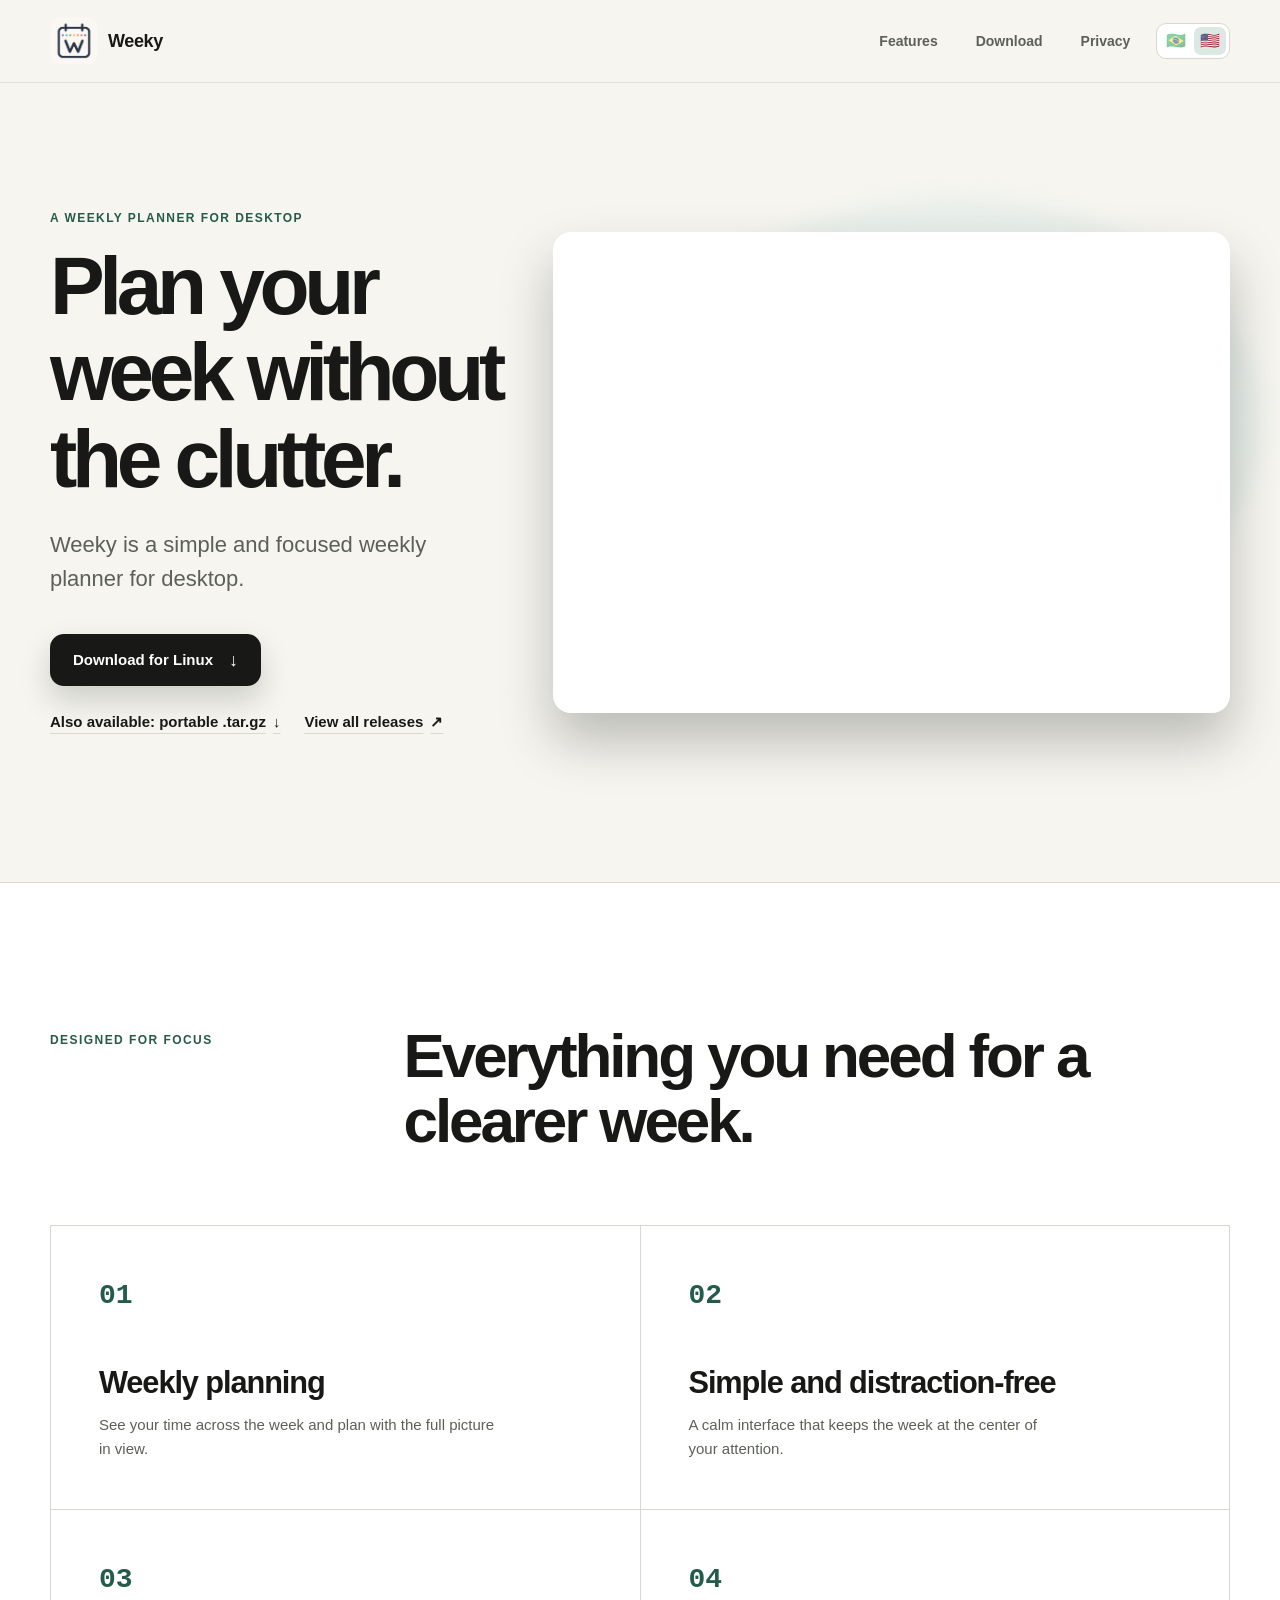
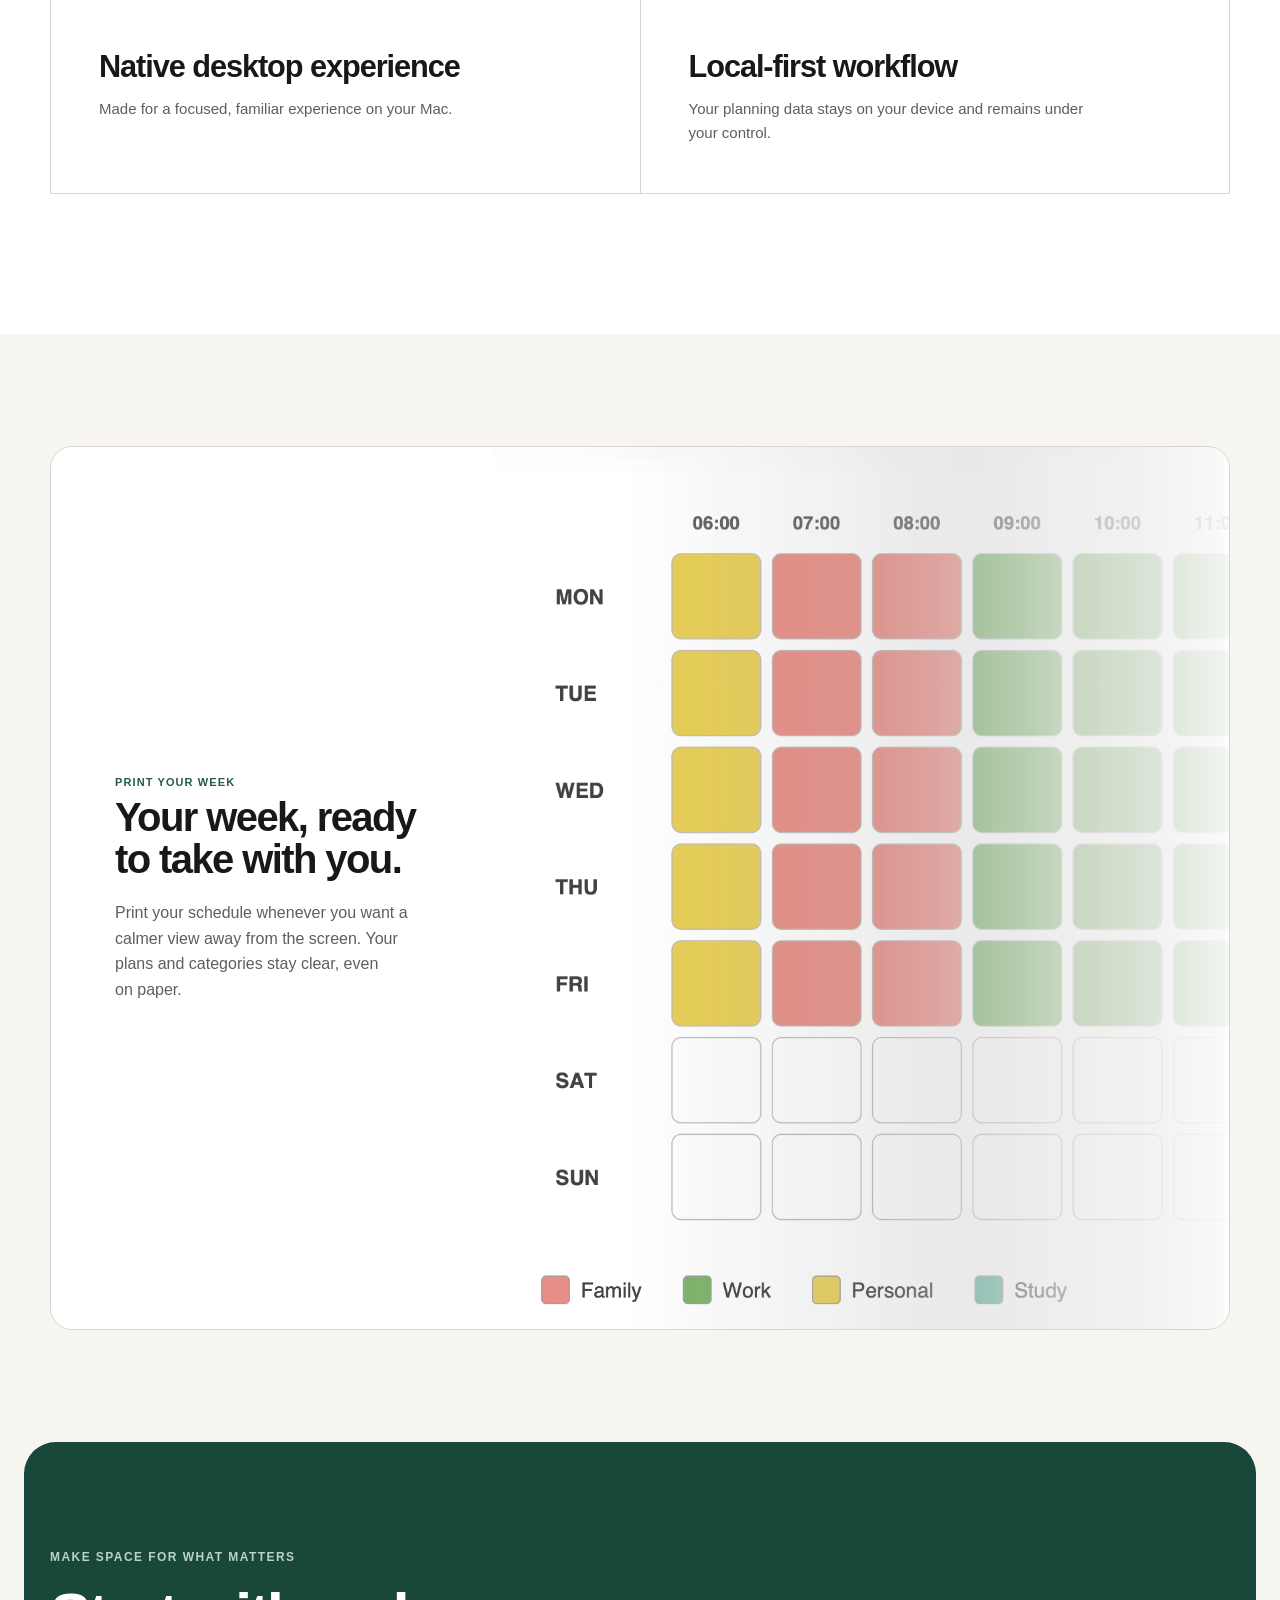
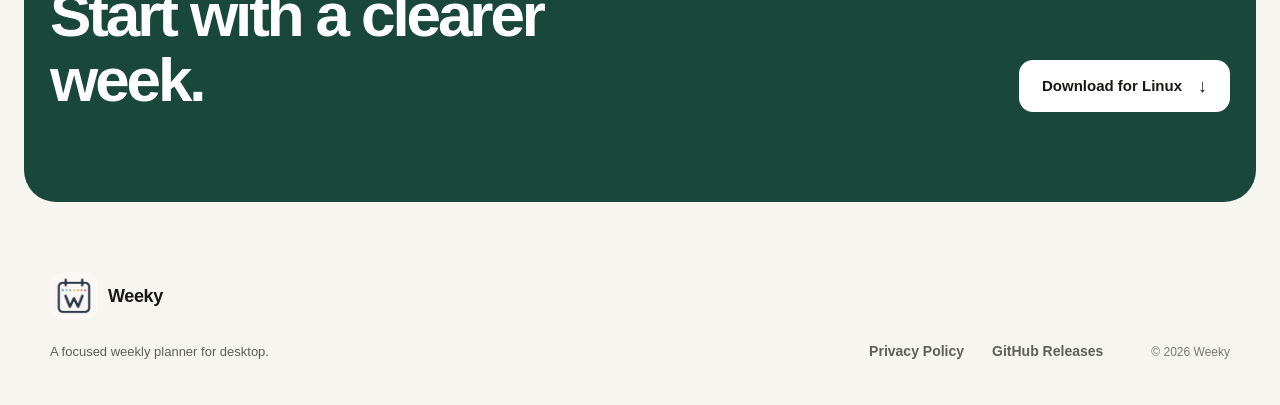
==== commit 855170dc: "download link" ====
--- a/index.html
+++ b/index.html
@@ -48,15 +48,26 @@
             <div class="hero-actions" id="download">
               <a
                 class="button button-primary"
-                href="https://github.com/plooliveira/week-app/releases/latest/download/Weeky.dmg"
+                href="https://github.com/plooliveira/weeky-app/releases/latest"
                 rel="noopener noreferrer"
+                data-download-button
               >
-                <span data-i18n="common.downloadForMac">Baixar para macOS</span>
+                <span data-download-label>Ver downloads</span>
                 <span class="button-arrow" aria-hidden="true">↓</span>
               </a>
               <a
                 class="text-link"
-                href="https://github.com/plooliveira/week-app/releases"
+                href="https://github.com/plooliveira/weeky-app/releases/latest/download/Weeky-Linux-x64.tar.gz"
+                rel="noopener noreferrer"
+                data-linux-download
+                hidden
+              >
+                <span data-linux-download-label>Também disponível: .tar.gz portátil</span>
+                <span aria-hidden="true">↓</span>
+              </a>
+              <a
+                class="text-link"
+                href="https://github.com/plooliveira/weeky-app/releases"
                 rel="noopener noreferrer"
               >
                 <span data-i18n="home.allReleases">Ver todas as versões</span>
@@ -64,7 +75,6 @@
               </a>
             </div>
 
-            <p class="download-note" data-i18n="home.downloadNote">macOS · Download direto pelo GitHub Releases</p>
           </div>
 
           <figure class="product-preview product-preview-image">
@@ -150,10 +160,11 @@
           </div>
           <a
             class="button button-light"
-            href="https://github.com/plooliveira/week-app/releases/latest/download/Weeky.dmg"
+            href="https://github.com/plooliveira/weeky-app/releases/latest"
             rel="noopener noreferrer"
+            data-download-button
           >
-            <span data-i18n="common.downloadForMac">Baixar para macOS</span>
+            <span data-download-label>Ver downloads</span>
             <span class="button-arrow" aria-hidden="true">↓</span>
           </a>
         </div>
@@ -173,7 +184,7 @@
         <div class="footer-links">
           <a href="./privacy.html" data-i18n="common.privacyPolicy">Política de Privacidade</a>
           <a
-            href="https://github.com/plooliveira/week-app/releases"
+            href="https://github.com/plooliveira/weeky-app/releases"
             rel="noopener noreferrer"
           >
             GitHub Releases
--- a/styles.css
+++ b/styles.css
@@ -301,10 +301,8 @@
   text-decoration-color: var(--ink);
 }
 
-.download-note {
-  margin: 18px 0 0;
-  color: #777a72;
-  font-size: 12px;
+.text-link[hidden] {
+  display: none;
 }
 
 .product-preview {
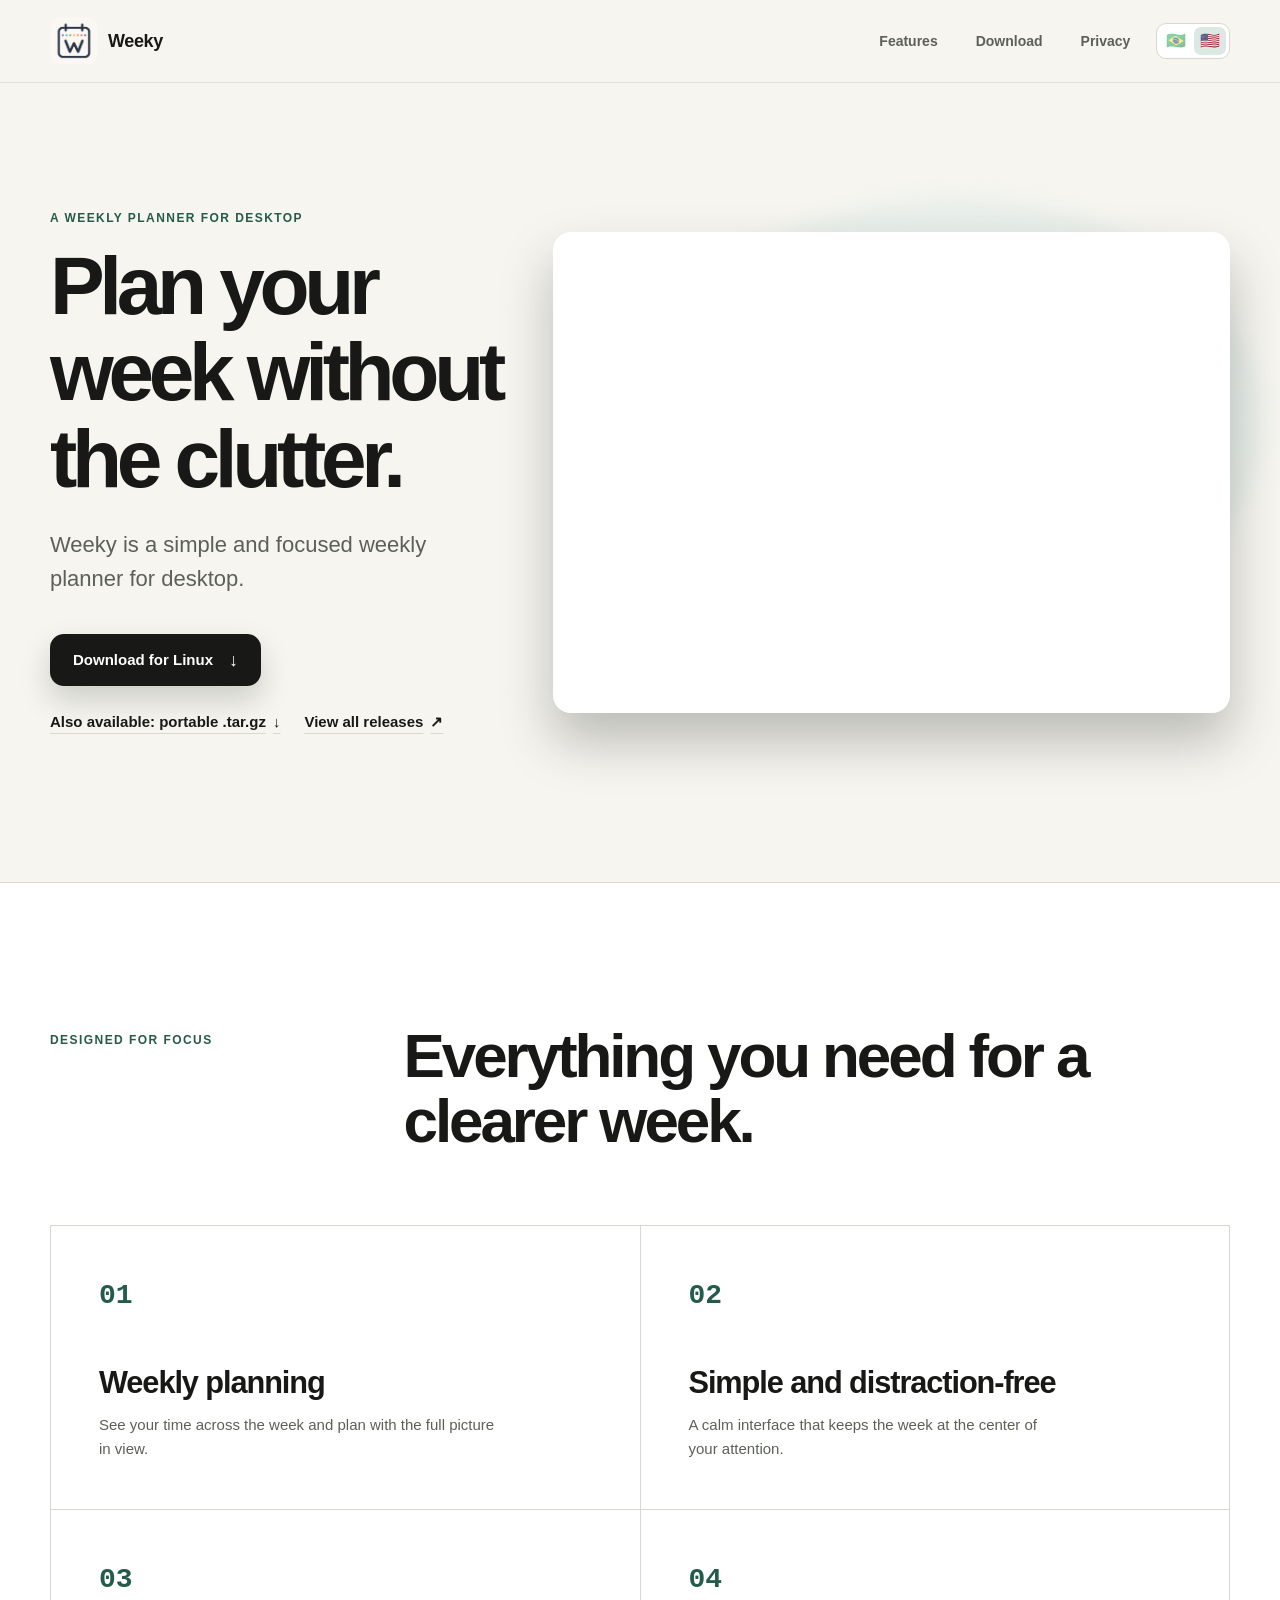
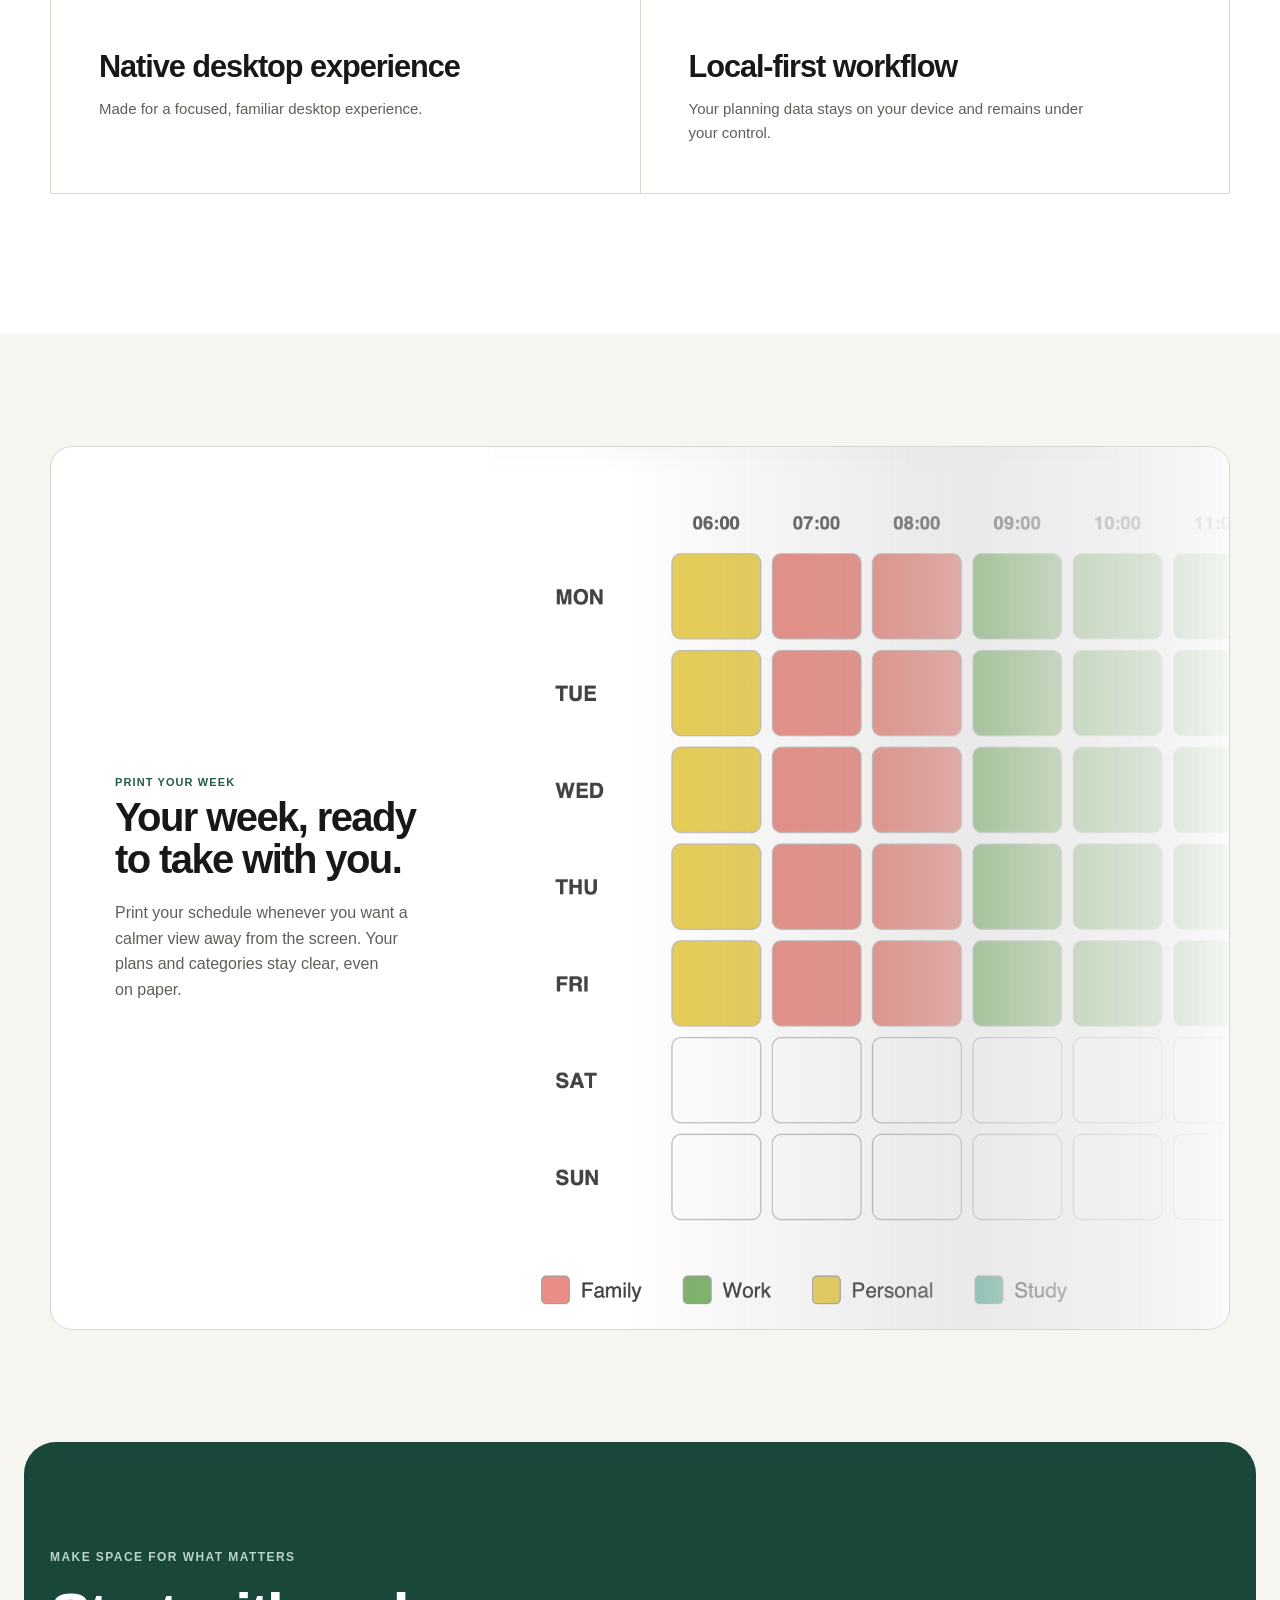
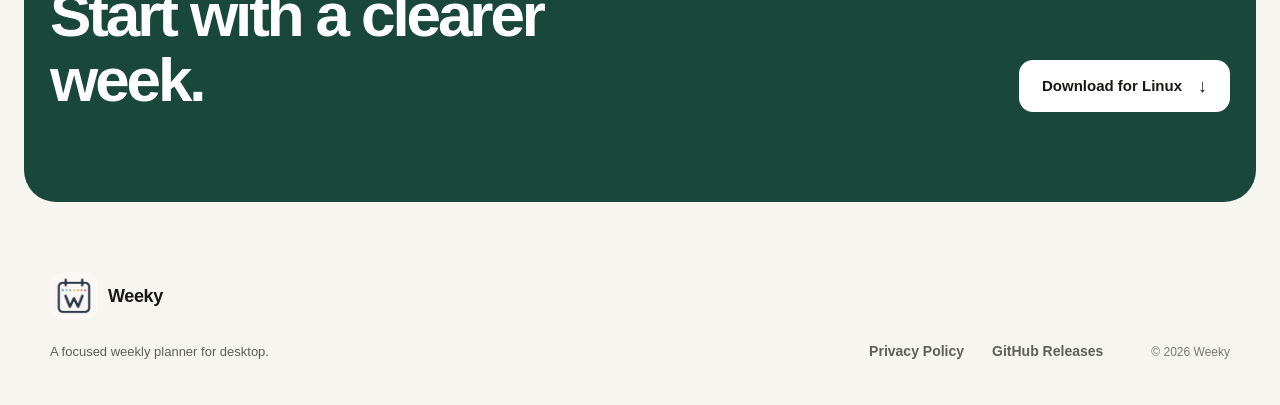
==== commit c015a453: "Fix labels" ====
--- a/index.html
+++ b/index.html
@@ -3,13 +3,13 @@
   <head>
     <meta charset="utf-8" />
     <meta name="viewport" content="width=device-width, initial-scale=1" />
-    <meta name="description" content="Weeky é um planejador semanal simples e focado para macOS." data-i18n="home.metaDescription" data-i18n-attr="content" />
+    <meta name="description" content="Weeky é um planejador semanal simples e focado para desktop." data-i18n="home.metaDescription" data-i18n-attr="content" />
     <meta name="theme-color" content="#f6f5f0" />
     <link rel="canonical" href="https://plooliveira.github.io/week-app/" />
     <link rel="icon" href="./assets/brand/weeky-icon.png" type="image/png" />
     <link rel="apple-touch-icon" href="./assets/brand/weeky-icon.png" />
     <link rel="stylesheet" href="./styles.css" />
-    <title data-i18n="home.title">Weeky — Planejador semanal para macOS</title>
+    <title data-i18n="home.title">Weeky — Planejador semanal para desktop</title>
   </head>
   <body data-page="home">
     <a class="skip-link" href="#main-content" data-i18n="common.skipToContent">Pular para o conteúdo</a>
@@ -39,10 +39,10 @@
       <section class="hero" aria-labelledby="hero-title">
         <div class="container hero-grid">
           <div class="hero-copy">
-            <p class="eyebrow" data-i18n="home.eyebrow">Um planejador semanal para macOS</p>
+            <p class="eyebrow" data-i18n="home.eyebrow">Um planejador semanal para desktop</p>
             <h1 id="hero-title" data-i18n="home.heroTitle">Planeje sua semana sem complicação.</h1>
             <p class="hero-description" data-i18n="home.heroDescription">
-              Weeky é um planejador semanal simples e focado para macOS.
+              Weeky é um planejador semanal simples e focado para desktop.
             </p>
 
             <div class="hero-actions" id="download">
@@ -116,7 +116,7 @@
             <article class="feature-card">
               <span class="feature-number">03</span>
               <h3 data-i18n="home.featureThreeTitle">Experiência nativa para desktop</h3>
-              <p data-i18n="home.featureThreeDescription">Feito para uma experiência focada e familiar no seu Mac.</p>
+              <p data-i18n="home.featureThreeDescription">Feito para uma experiência focada e familiar no desktop.</p>
             </article>
 
             <article class="feature-card">
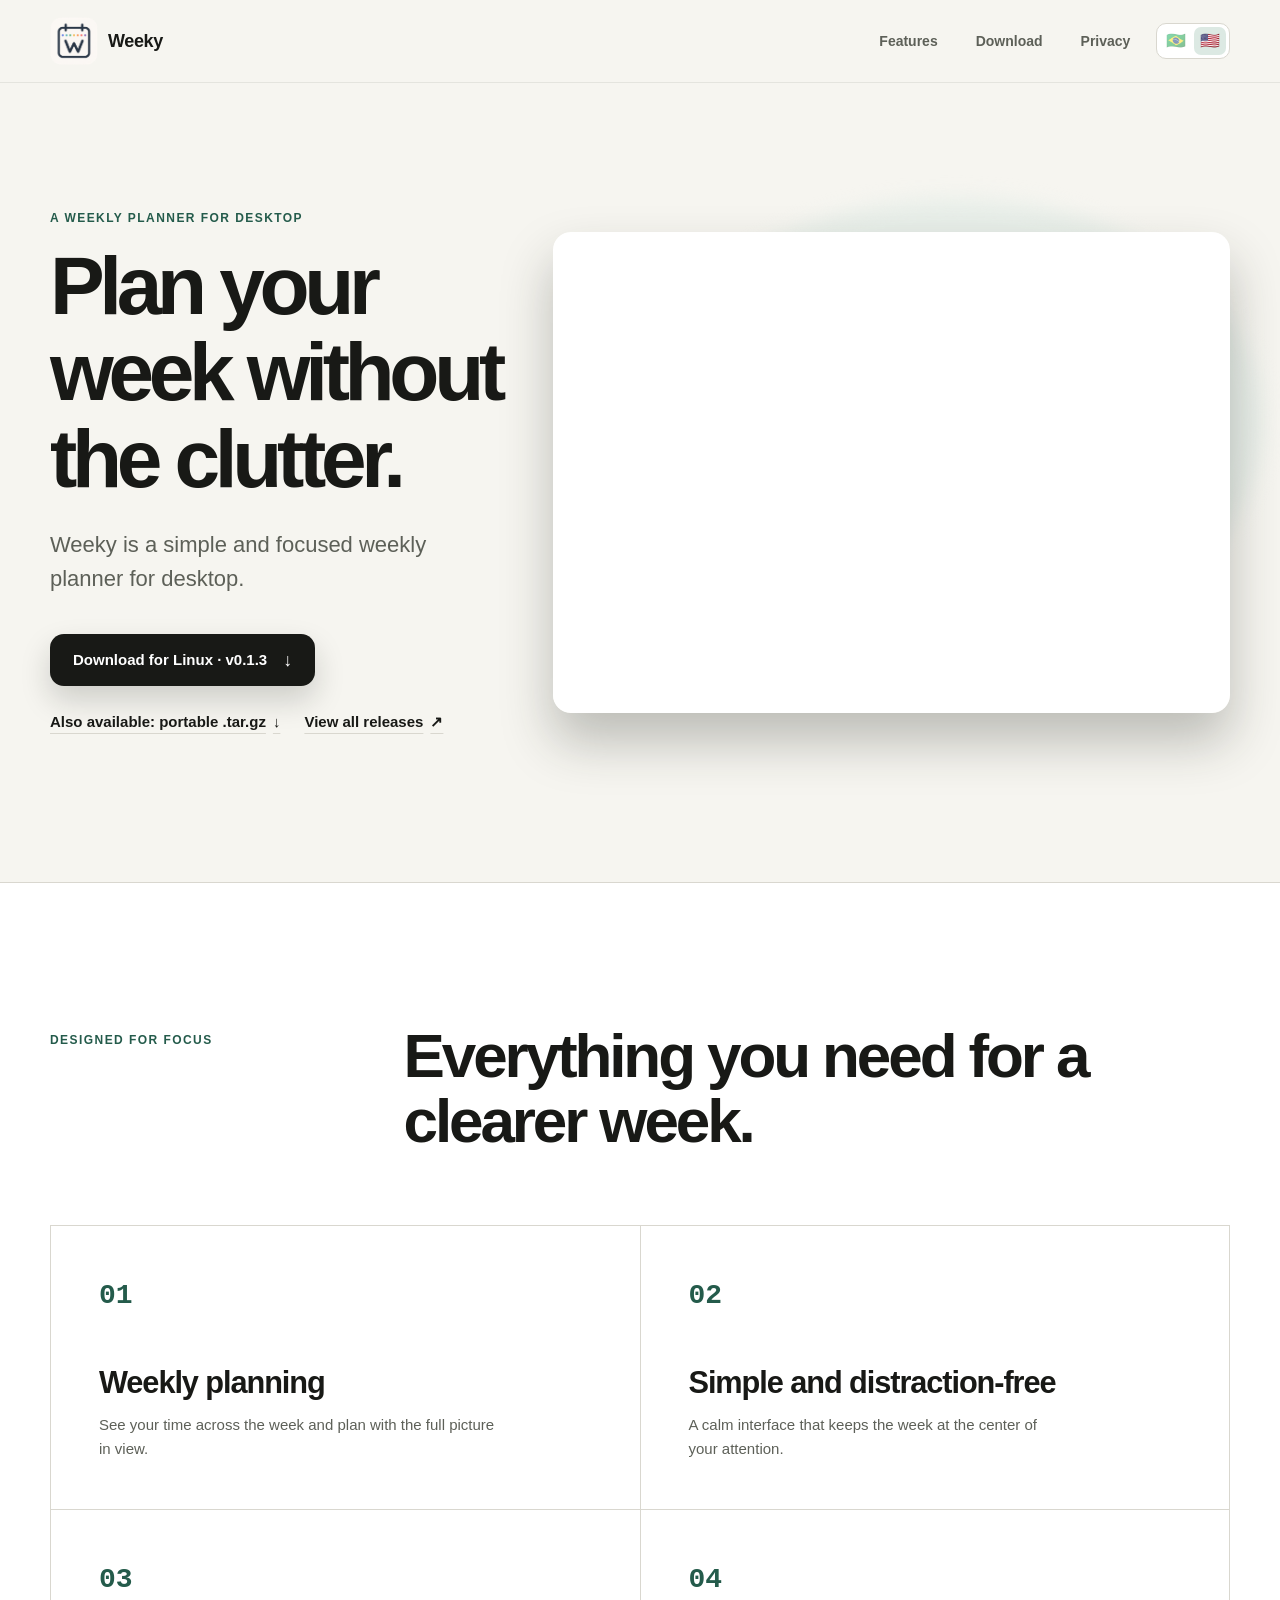
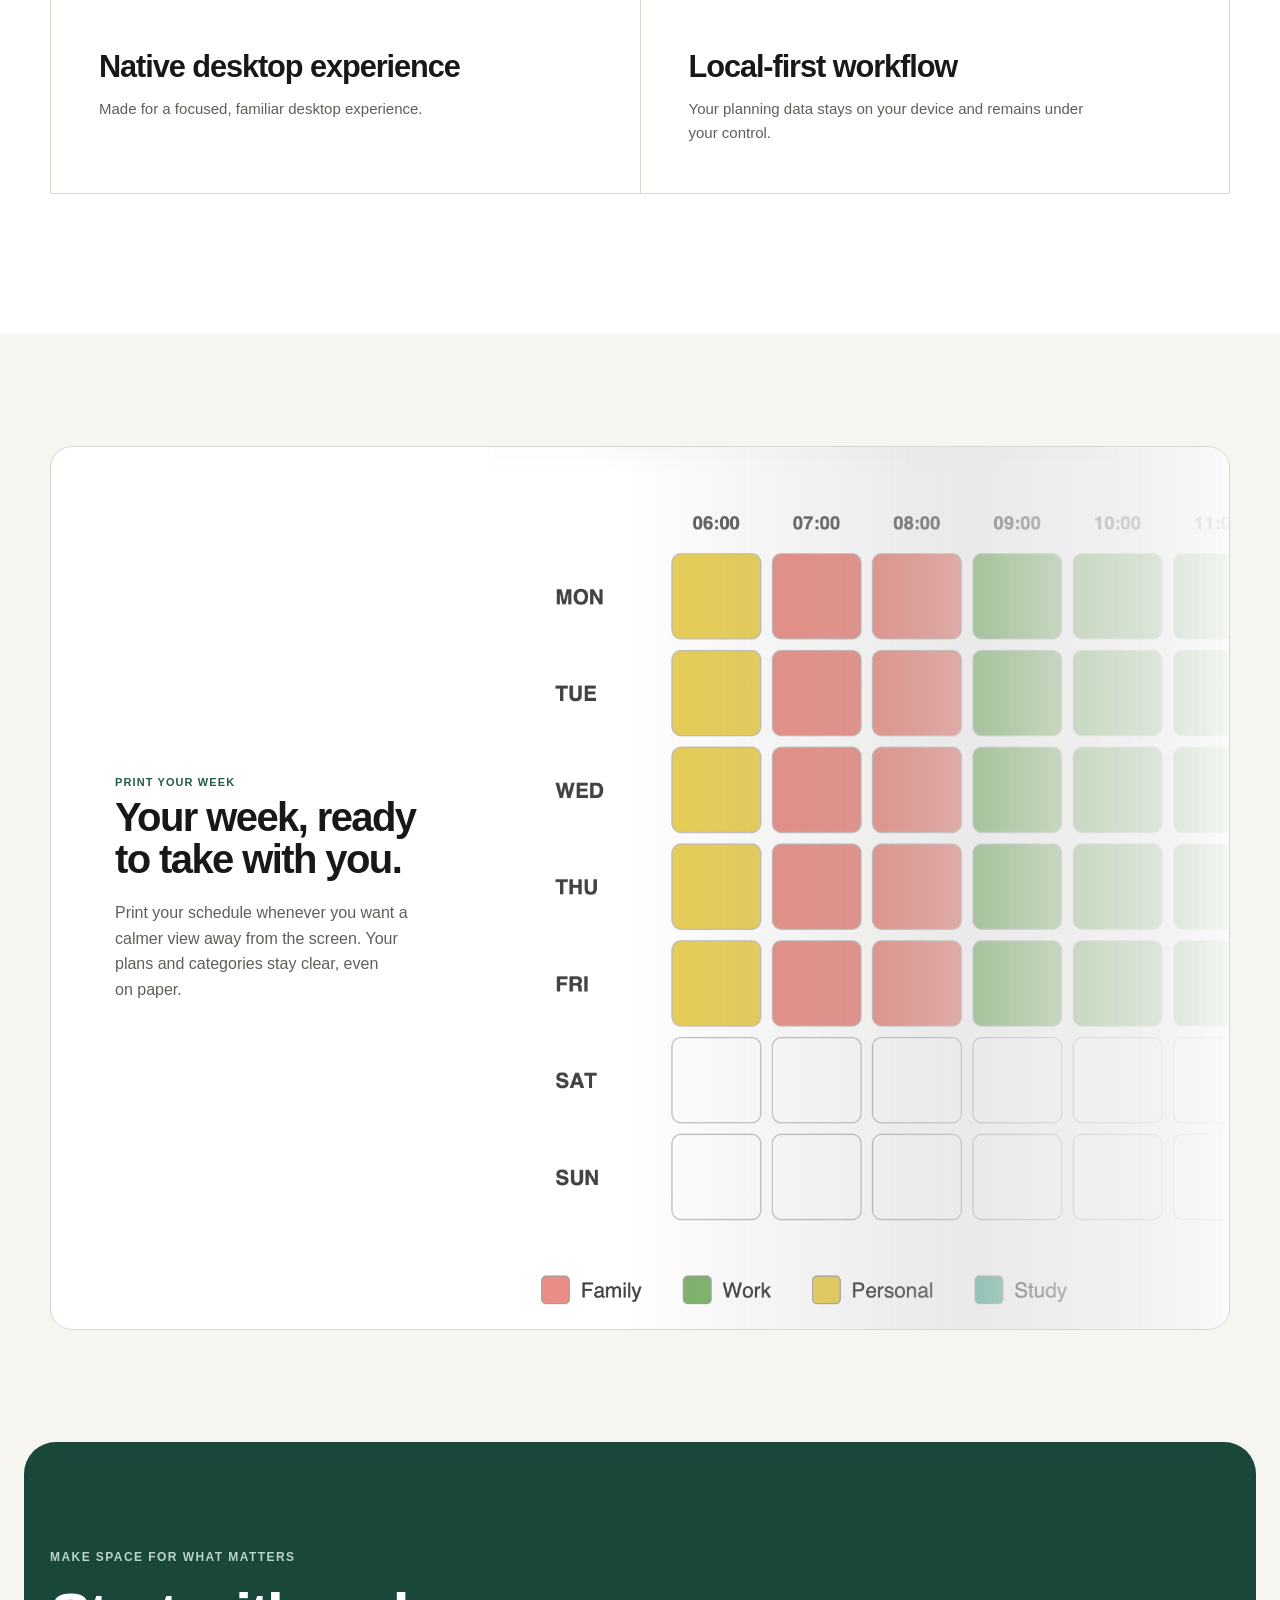
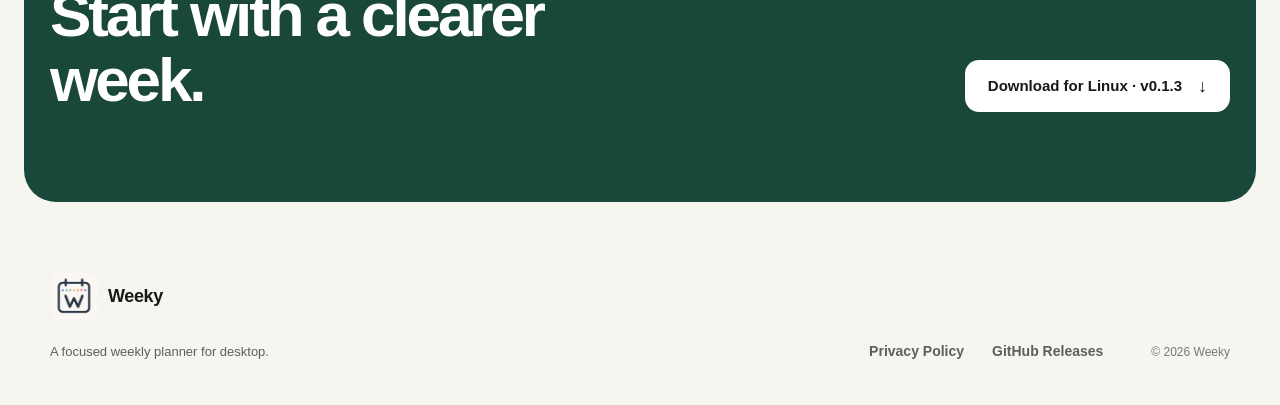
==== commit 9cff00d6: "metadados" ====
--- a/index.html
+++ b/index.html
@@ -6,6 +6,21 @@
     <meta name="description" content="Weeky é um planejador semanal simples e focado para desktop." data-i18n="home.metaDescription" data-i18n-attr="content" />
     <meta name="theme-color" content="#f6f5f0" />
     <link rel="canonical" href="https://plooliveira.github.io/week-app/" />
+    <meta property="og:type" content="website" />
+    <meta property="og:locale" content="pt_BR" />
+    <meta property="og:site_name" content="Weeky" />
+    <meta property="og:title" content="Weeky — Planejador semanal para desktop" />
+    <meta property="og:description" content="Weeky é um planejador semanal simples e focado para desktop." />
+    <meta property="og:url" content="https://plooliveira.github.io/week-app/" />
+    <meta property="og:image" content="https://plooliveira.github.io/week-app/assets/screenshots/screenshot1.png" />
+    <meta property="og:image:width" content="1004" />
+    <meta property="og:image:height" content="768" />
+    <meta property="og:image:alt" content="Captura de tela do planejador semanal Weeky" />
+    <meta name="twitter:card" content="summary_large_image" />
+    <meta name="twitter:title" content="Weeky — Planejador semanal para desktop" />
+    <meta name="twitter:description" content="Weeky é um planejador semanal simples e focado para desktop." />
+    <meta name="twitter:image" content="https://plooliveira.github.io/week-app/assets/screenshots/screenshot1.png" />
+    <meta name="twitter:image:alt" content="Captura de tela do planejador semanal Weeky" />
     <link rel="icon" href="./assets/brand/weeky-icon.png" type="image/png" />
     <link rel="apple-touch-icon" href="./assets/brand/weeky-icon.png" />
     <link rel="stylesheet" href="./styles.css" />
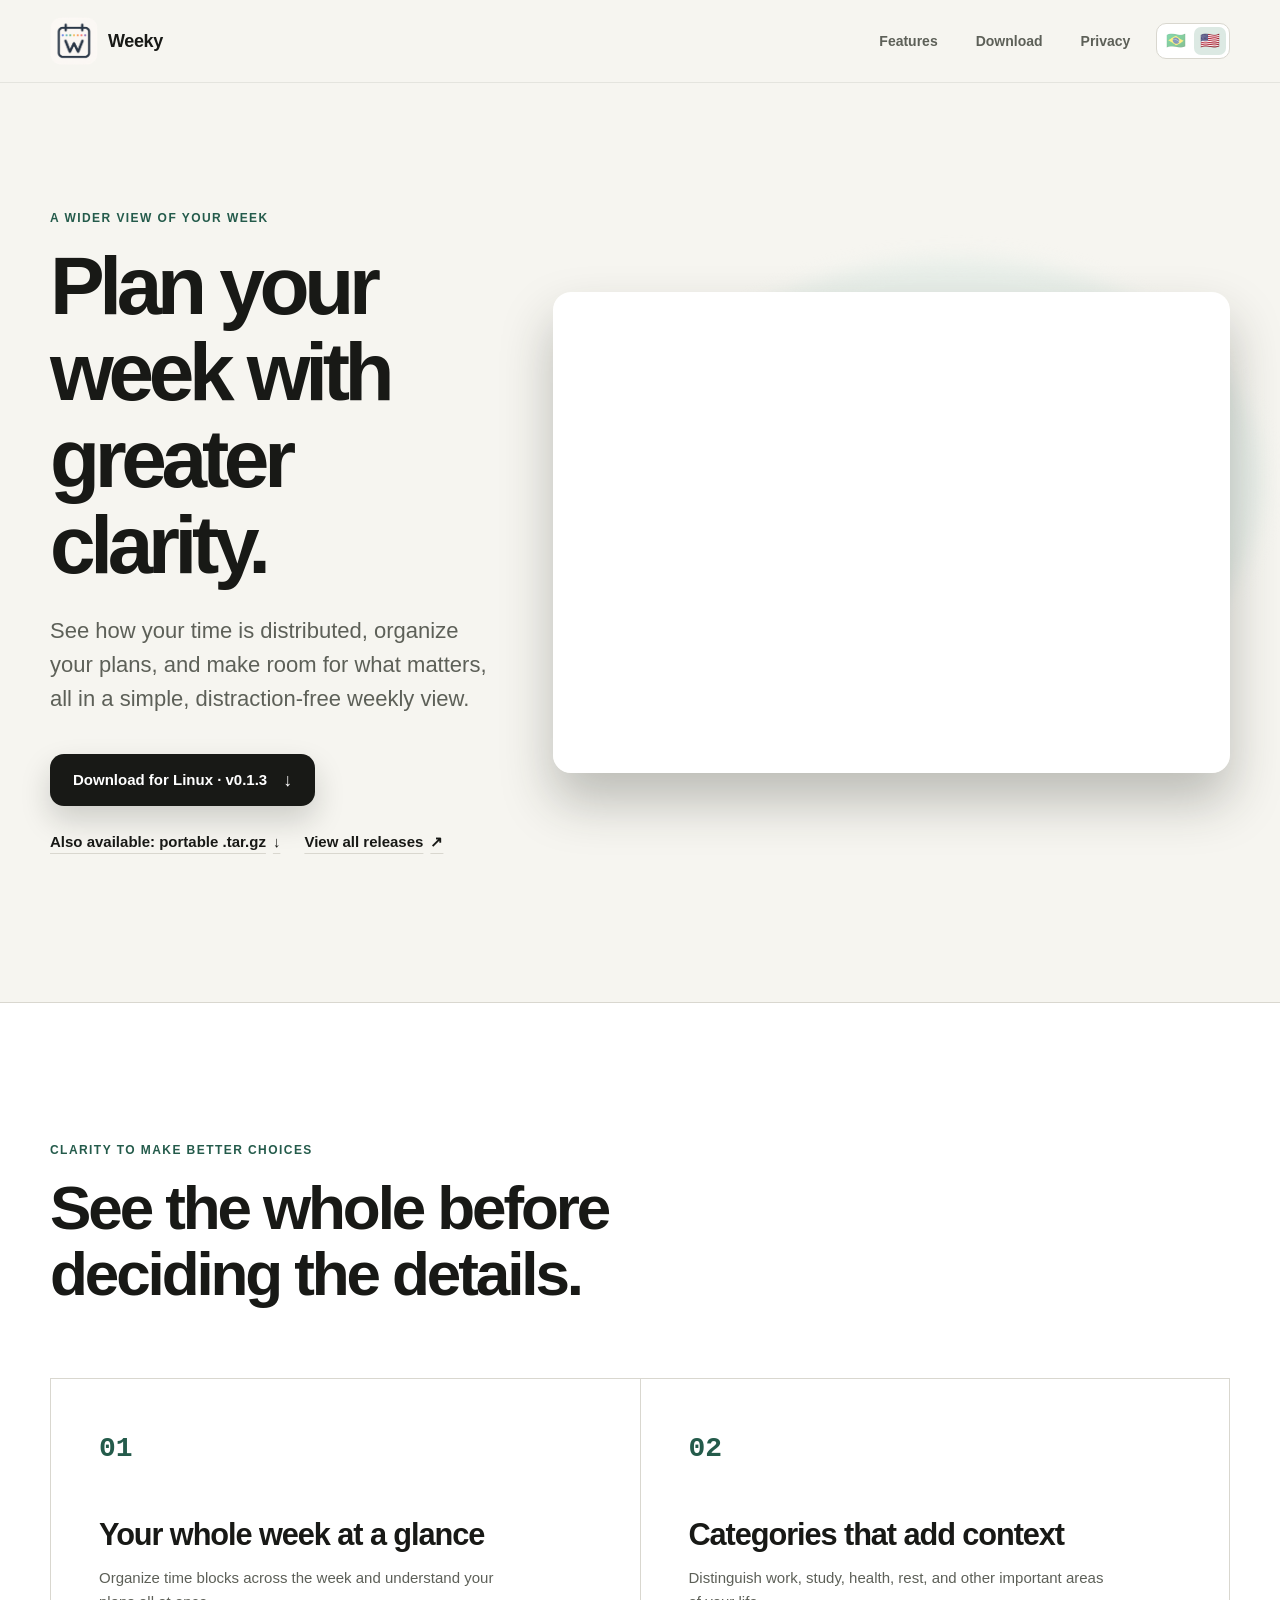
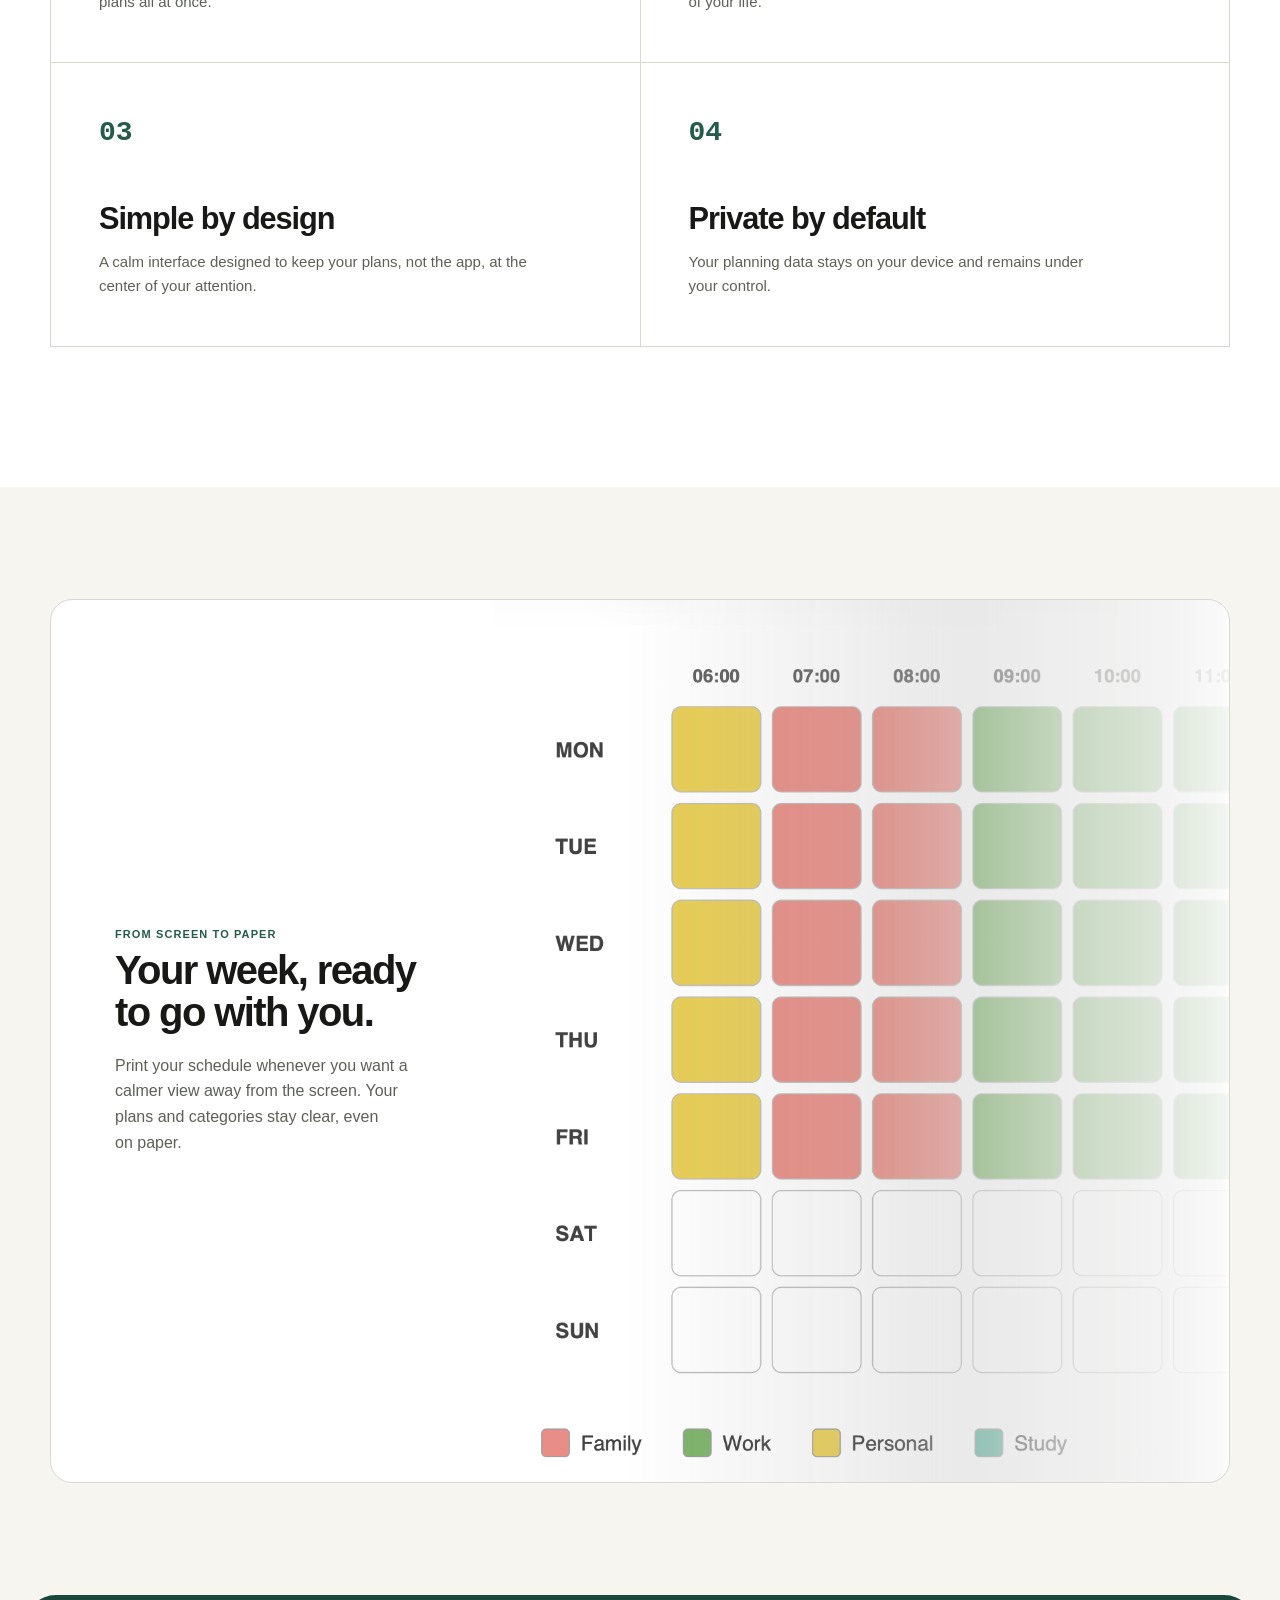
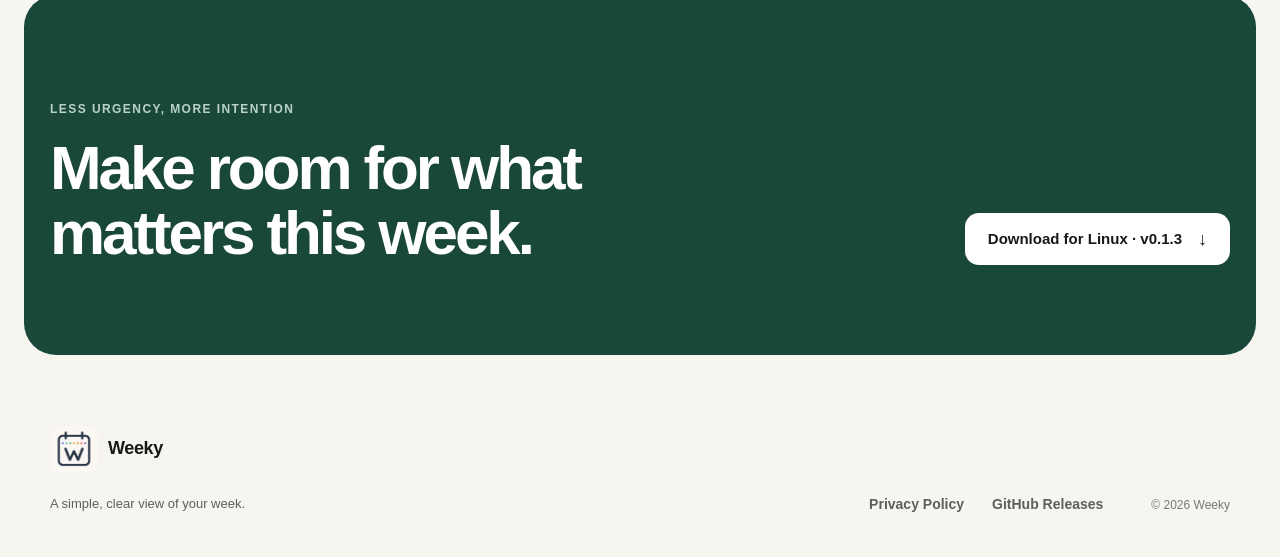
==== commit 86c1c2cd: "Revise site copy and section layout" ====
--- a/index.html
+++ b/index.html
@@ -3,28 +3,28 @@
   <head>
     <meta charset="utf-8" />
     <meta name="viewport" content="width=device-width, initial-scale=1" />
-    <meta name="description" content="Weeky é um planejador semanal simples e focado para desktop." data-i18n="home.metaDescription" data-i18n-attr="content" />
+    <meta name="description" content="Weeky é um planejador semanal para desktop que ajuda você a visualizar seu tempo, organizar prioridades e abrir espaço para o que importa." data-i18n="home.metaDescription" data-i18n-attr="content" />
     <meta name="theme-color" content="#f6f5f0" />
     <link rel="canonical" href="https://plooliveira.github.io/week-app/" />
     <meta property="og:type" content="website" />
     <meta property="og:locale" content="pt_BR" />
     <meta property="og:site_name" content="Weeky" />
-    <meta property="og:title" content="Weeky — Planejador semanal para desktop" />
-    <meta property="og:description" content="Weeky é um planejador semanal simples e focado para desktop." />
+    <meta property="og:title" content="Weeky | Planejador semanal para desktop" />
+    <meta property="og:description" content="Visualize seu tempo, organize prioridades e abra espaço para o que importa." />
     <meta property="og:url" content="https://plooliveira.github.io/week-app/" />
     <meta property="og:image" content="https://plooliveira.github.io/week-app/assets/screenshots/screenshot1.png" />
     <meta property="og:image:width" content="1004" />
     <meta property="og:image:height" content="768" />
     <meta property="og:image:alt" content="Captura de tela do planejador semanal Weeky" />
     <meta name="twitter:card" content="summary_large_image" />
-    <meta name="twitter:title" content="Weeky — Planejador semanal para desktop" />
-    <meta name="twitter:description" content="Weeky é um planejador semanal simples e focado para desktop." />
+    <meta name="twitter:title" content="Weeky | Planejador semanal para desktop" />
+    <meta name="twitter:description" content="Visualize seu tempo, organize prioridades e abra espaço para o que importa." />
     <meta name="twitter:image" content="https://plooliveira.github.io/week-app/assets/screenshots/screenshot1.png" />
     <meta name="twitter:image:alt" content="Captura de tela do planejador semanal Weeky" />
     <link rel="icon" href="./assets/brand/weeky-icon.png" type="image/png" />
     <link rel="apple-touch-icon" href="./assets/brand/weeky-icon.png" />
     <link rel="stylesheet" href="./styles.css" />
-    <title data-i18n="home.title">Weeky — Planejador semanal para desktop</title>
+    <title data-i18n="home.title">Weeky | Planejador semanal para desktop</title>
   </head>
   <body data-page="home">
     <a class="skip-link" href="#main-content" data-i18n="common.skipToContent">Pular para o conteúdo</a>
@@ -54,10 +54,11 @@
       <section class="hero" aria-labelledby="hero-title">
         <div class="container hero-grid">
           <div class="hero-copy">
-            <p class="eyebrow" data-i18n="home.eyebrow">Um planejador semanal para desktop</p>
-            <h1 id="hero-title" data-i18n="home.heroTitle">Planeje sua semana sem complicação.</h1>
+            <p class="eyebrow" data-i18n="home.eyebrow">Uma visão mais ampla da semana</p>
+            <h1 id="hero-title" data-i18n="home.heroTitle">Planeje sua semana com mais clareza.</h1>
             <p class="hero-description" data-i18n="home.heroDescription">
-              Weeky é um planejador semanal simples e focado para desktop.
+              Visualize como seu tempo está distribuído, organize seus planos e abra espaço
+              para o que importa, tudo em uma visão semanal simples e sem distrações.
             </p>
 
             <div class="hero-actions" id="download">
@@ -111,33 +112,33 @@
       <section class="features" id="features" aria-labelledby="features-title">
         <div class="container">
           <div class="section-heading">
-            <p class="eyebrow" data-i18n="home.featuresEyebrow">Feito para manter o foco</p>
-            <h2 id="features-title" data-i18n="home.featuresTitle">Tudo o que você precisa para uma semana mais clara.</h2>
+            <p class="eyebrow" data-i18n="home.featuresEyebrow">Clareza para fazer escolhas</p>
+            <h2 id="features-title" data-i18n="home.featuresTitle">Veja o todo antes de decidir os detalhes.</h2>
           </div>
 
           <div class="feature-grid">
             <article class="feature-card">
               <span class="feature-number">01</span>
-              <h3 data-i18n="home.featureOneTitle">Planejamento semanal</h3>
-              <p data-i18n="home.featureOneDescription">Visualize seu tempo ao longo da semana e planeje com o todo em vista.</p>
+              <h3 data-i18n="home.featureOneTitle">A semana inteira à vista</h3>
+              <p data-i18n="home.featureOneDescription">Organize blocos de tempo ao longo da semana e entenda seu planejamento de uma só vez.</p>
             </article>
 
             <article class="feature-card">
               <span class="feature-number">02</span>
-              <h3 data-i18n="home.featureTwoTitle">Simples e sem distrações</h3>
-              <p data-i18n="home.featureTwoDescription">Uma interface tranquila que mantém a semana no centro da sua atenção.</p>
+              <h3 data-i18n="home.featureTwoTitle">Categorias que dão contexto</h3>
+              <p data-i18n="home.featureTwoDescription">Diferencie trabalho, estudos, saúde, descanso e outras áreas importantes da sua vida.</p>
             </article>
 
             <article class="feature-card">
               <span class="feature-number">03</span>
-              <h3 data-i18n="home.featureThreeTitle">Experiência nativa para desktop</h3>
-              <p data-i18n="home.featureThreeDescription">Feito para uma experiência focada e familiar no desktop.</p>
+              <h3 data-i18n="home.featureThreeTitle">Simples por intenção</h3>
+              <p data-i18n="home.featureThreeDescription">Uma interface tranquila, criada para manter seus planos, e não o aplicativo, no centro da atenção.</p>
             </article>
 
             <article class="feature-card">
               <span class="feature-number">04</span>
-              <h3 data-i18n="home.featureFourTitle">Seus dados no seu dispositivo</h3>
-              <p data-i18n="home.featureFourDescription">Seus dados de planejamento ficam no seu dispositivo e sob seu controle.</p>
+              <h3 data-i18n="home.featureFourTitle">Privado por padrão</h3>
+              <p data-i18n="home.featureFourDescription">Seus dados de planejamento permanecem no seu dispositivo e sob seu controle.</p>
             </article>
           </div>
         </div>
@@ -147,8 +148,8 @@
         <div class="container">
           <div class="print-card">
             <div class="print-copy">
-              <p class="print-label" data-i18n="home.printLabel">IMPRIMA SUA SEMANA</p>
-              <h2 id="print-title" data-i18n="home.printTitle">Sua semana, pronta para acompanhar você.</h2>
+              <p class="print-label" data-i18n="home.printLabel">DA TELA PARA O PAPEL</p>
+              <h2 id="print-title" data-i18n="home.printTitle">Sua semana pronta para acompanhar você.</h2>
               <p data-i18n="home.printDescription">
                 Imprima sua agenda quando quiser uma visão mais tranquila, longe da tela.
                 Seus planos e categorias permanecem claros, mesmo no papel.
@@ -170,8 +171,8 @@
       <section class="final-cta" aria-labelledby="cta-title">
         <div class="container final-cta-inner">
           <div>
-            <p class="eyebrow" data-i18n="home.ctaEyebrow">Abra espaço para o que importa</p>
-            <h2 id="cta-title" data-i18n="home.ctaTitle">Comece com uma semana mais clara.</h2>
+            <p class="eyebrow" data-i18n="home.ctaEyebrow">Menos urgência, mais intenção</p>
+            <h2 id="cta-title" data-i18n="home.ctaTitle">Abra espaço para o que importa nesta semana.</h2>
           </div>
           <a
             class="button button-light"
@@ -193,7 +194,7 @@
             <img class="brand-mark" src="./assets/brand/weeky-icon.png" alt="" />
             <span>Weeky</span>
           </a>
-          <p data-i18n="home.footerDescription">Um planejador semanal focado para desktop.</p>
+          <p data-i18n="home.footerDescription">Uma visão simples e clara da sua semana.</p>
         </div>
 
         <div class="footer-links">
--- a/styles.css
+++ b/styles.css
@@ -531,15 +531,8 @@
 }
 
 .section-heading {
-  display: grid;
-  grid-template-columns: 0.55fr 1.45fr;
-  gap: 40px;
-  align-items: start;
+  max-width: 720px;
   margin-bottom: 72px;
-}
-
-.section-heading .eyebrow {
-  margin-top: 10px;
 }
 
 .section-heading h2,
@@ -896,8 +889,6 @@
   }
 
   .section-heading {
-    grid-template-columns: 1fr;
-    gap: 10px;
     margin-bottom: 48px;
   }
 
